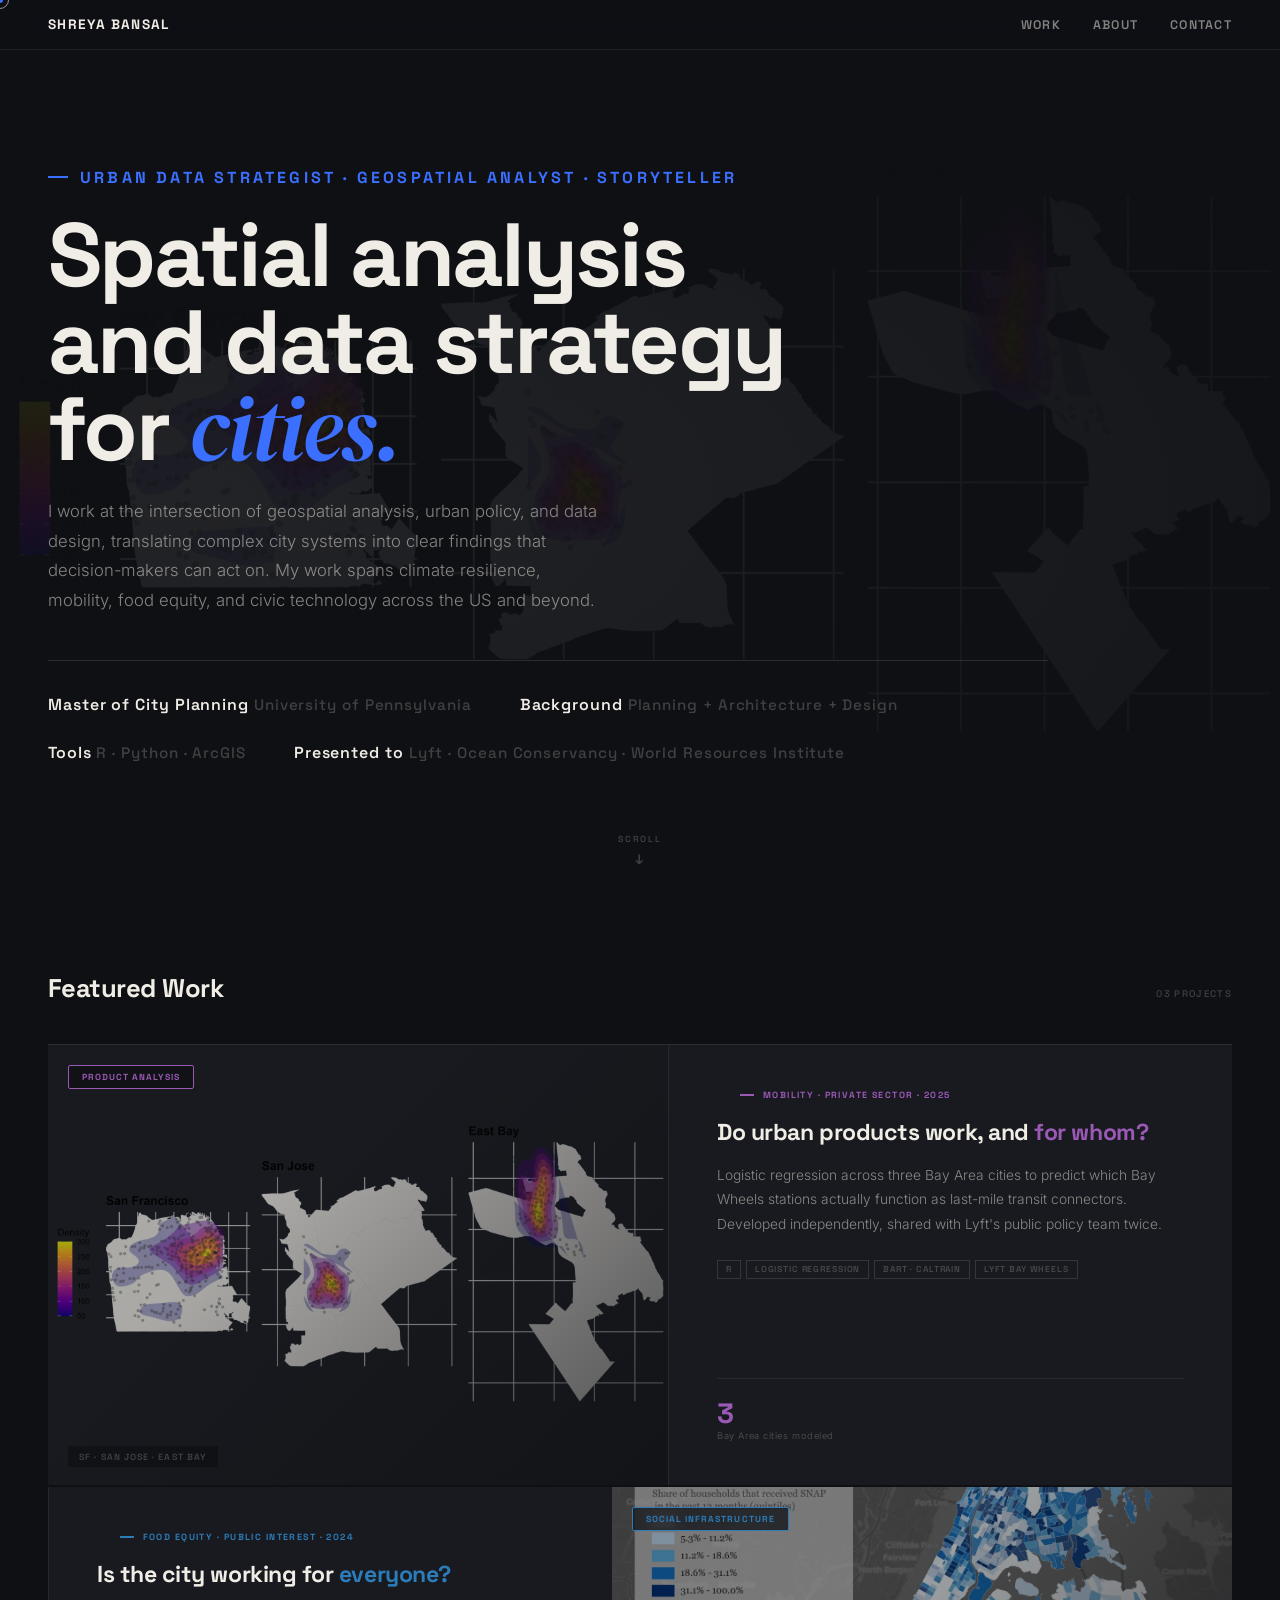
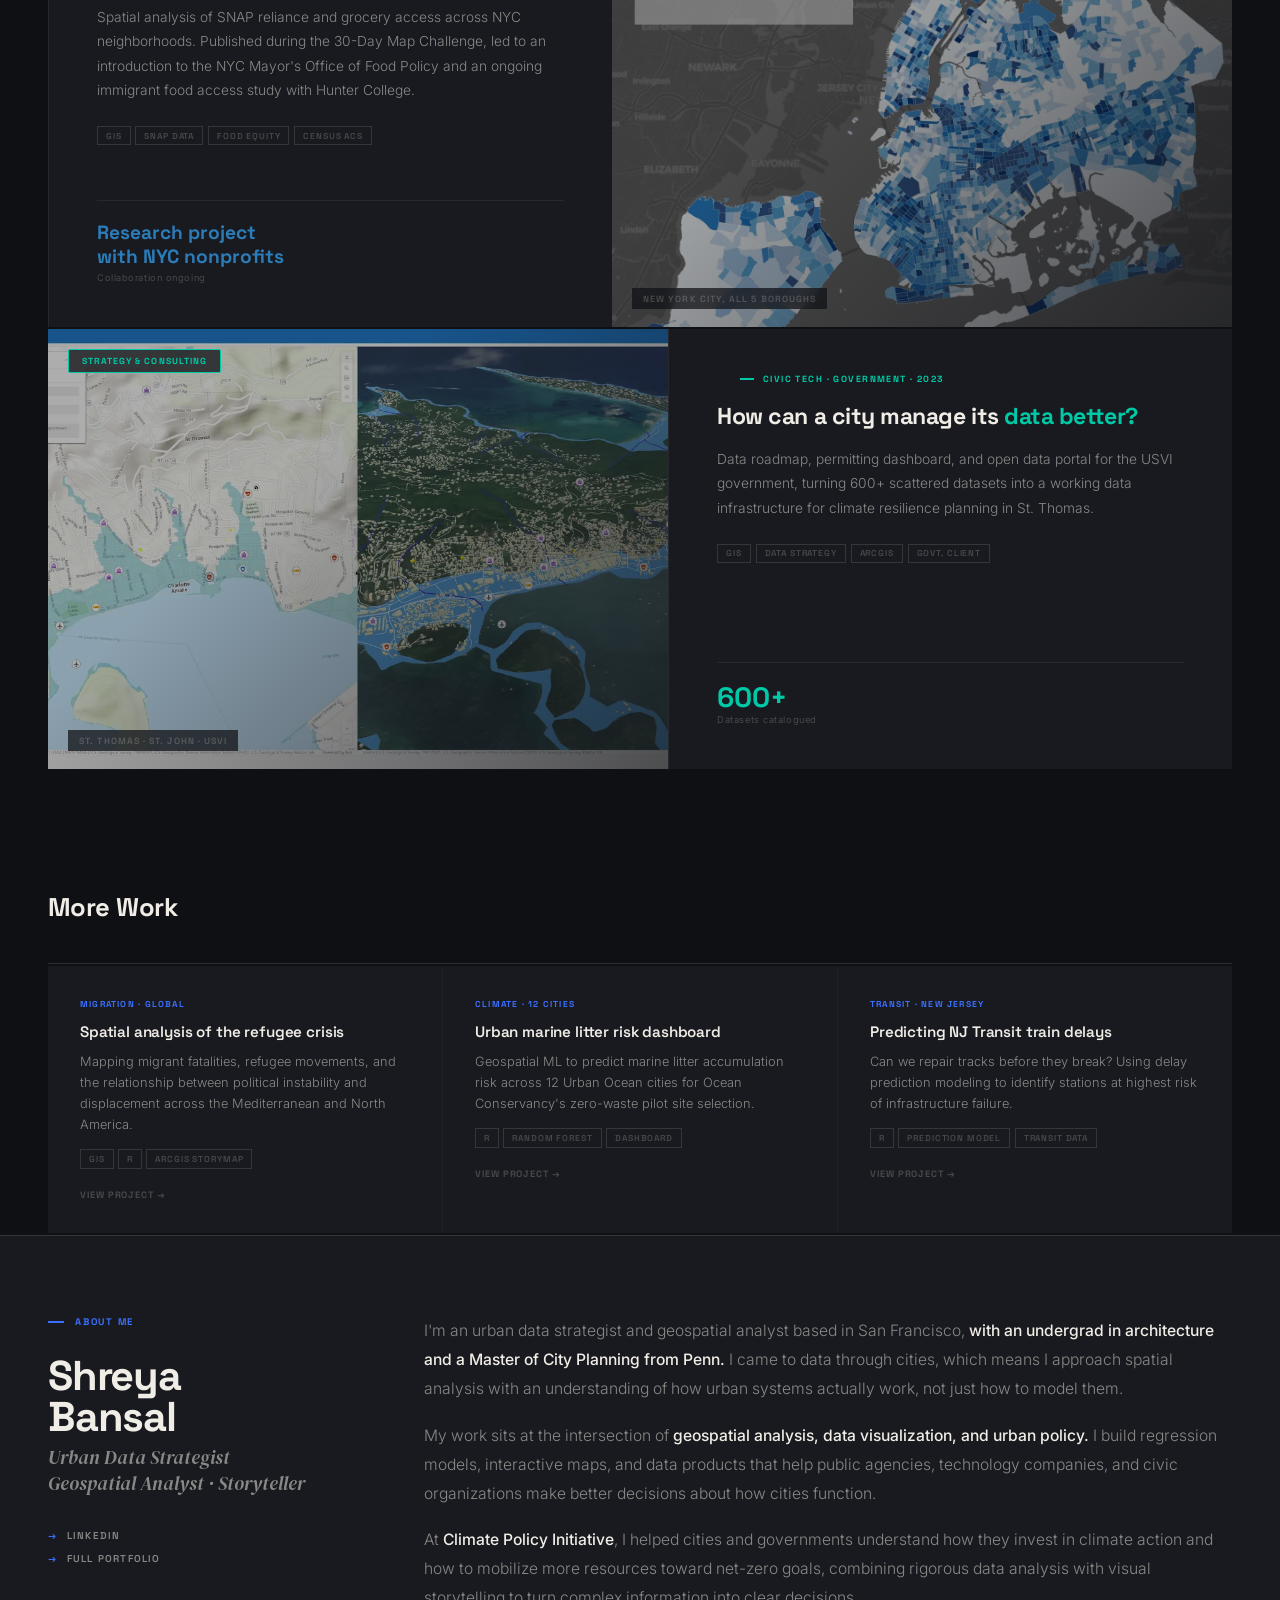
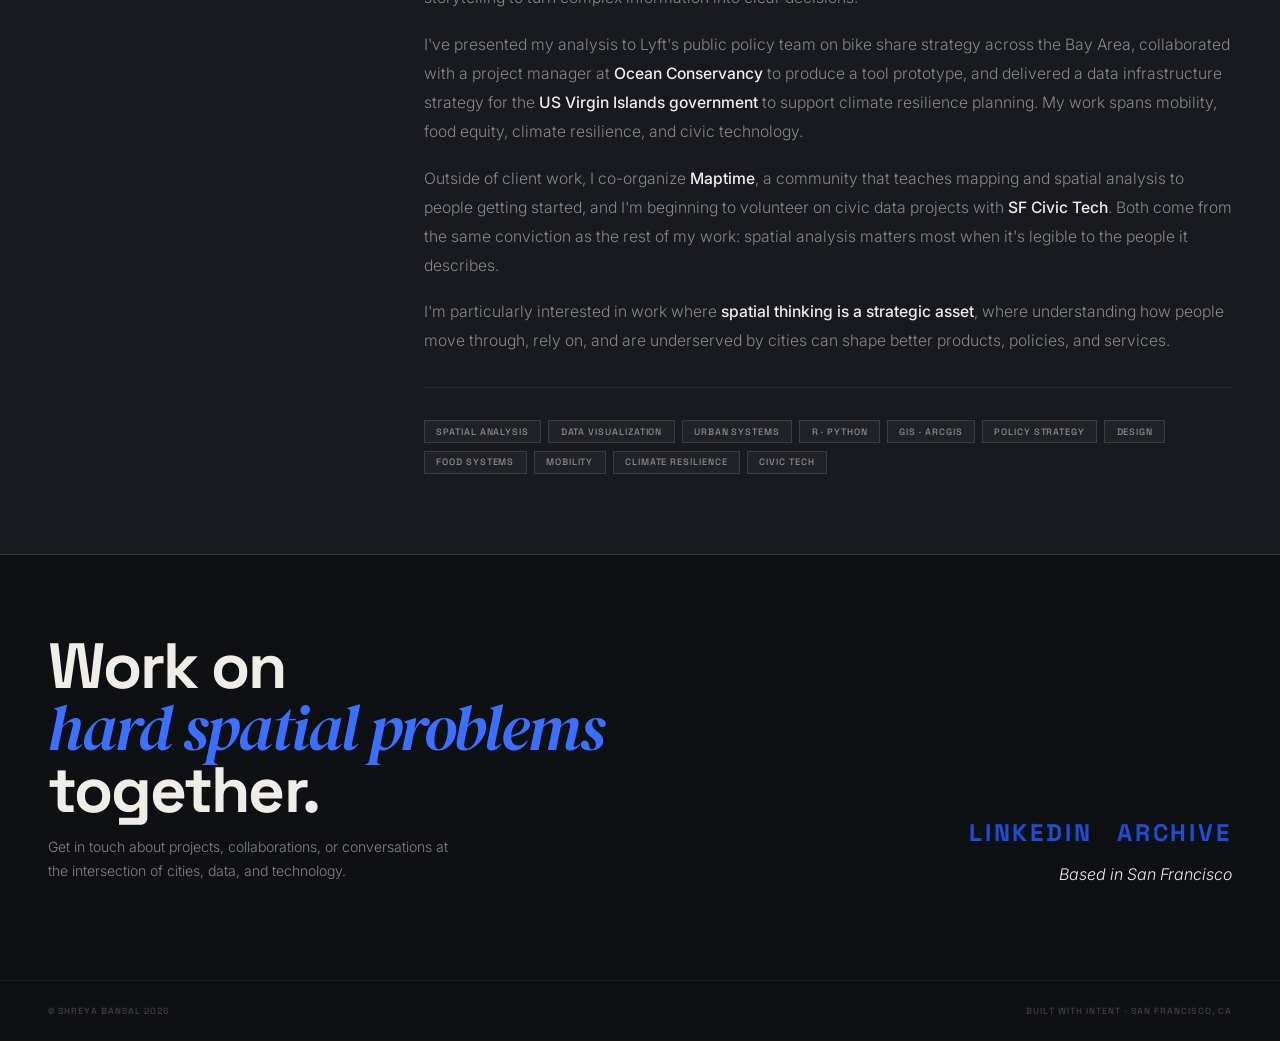
==== index.html @ 1c1c3ec6 "Update bio for role change, drop accuracy stat, add community work - Remove the Climate Policy Initi" ====
<!DOCTYPE html>
<html lang="en">
<head>
  <meta charset="UTF-8">
  <meta name="viewport" content="width=device-width, initial-scale=1.0">
  <title>Shreya Bansal, Urban Data Strategist · Geospatial Analyst · Storyteller</title>
  <meta name="description" content="Shreya Bansal is an urban data strategist and geospatial analyst in San Francisco, working at the intersection of spatial analysis, urban policy, and data design across mobility, food equity, and climate resilience.">
  <meta name="author" content="Shreya Bansal">
  <link rel="canonical" href="https://sherya21.github.io/urban-portfolio/">

  <meta property="og:type" content="website">
  <meta property="og:site_name" content="Shreya Bansal">
  <meta property="og:url" content="https://sherya21.github.io/urban-portfolio/">
  <meta property="og:title" content="Shreya Bansal — Urban Data Strategist &amp; Geospatial Analyst">
  <meta property="og:description" content="Spatial analysis and data strategy for cities. Mobility, food equity, climate resilience, and civic technology.">
  <meta property="og:image" content="https://sherya21.github.io/urban-portfolio/images/og-home.jpg">
  <meta property="og:image:width" content="1200">
  <meta property="og:image:height" content="630">
  <meta property="og:image:alt" content="Shreya Bansal, urban data strategist. Spatial analysis and data strategy for cities.">
  <meta name="twitter:card" content="summary_large_image">
  <meta name="twitter:title" content="Shreya Bansal — Urban Data Strategist &amp; Geospatial Analyst">
  <meta name="twitter:description" content="Spatial analysis and data strategy for cities. Mobility, food equity, climate resilience, and civic technology.">
  <meta name="twitter:image" content="https://sherya21.github.io/urban-portfolio/images/og-home.jpg">

  <link rel="icon" href="favicon.svg" type="image/svg+xml">
  <link rel="apple-touch-icon" href="apple-touch-icon.png">
  <link rel="preconnect" href="https://fonts.googleapis.com">
  <link rel="preconnect" href="https://fonts.gstatic.com" crossorigin>
  <link href="https://fonts.googleapis.com/css2?family=Space+Grotesk:wght@300;400;500;600;700&family=DM+Serif+Display:ital@0;1&family=Inter:wght@300;400;500&display=swap" rel="stylesheet">
  <style>
    *,*::before,*::after{margin:0;padding:0;box-sizing:border-box}
    @media(pointer:fine){*{cursor:none}}

    :root{
      --bg:    #0F1014;
      --bg2:   #181A1F;
      --bg3:   #202228;
      --text:  #F0EDE6;
      --dim:   rgba(240,237,230,.52);
      --faint: rgba(240,237,230,.22);
      --rule:  rgba(240,237,230,.07);
      --rule2: rgba(240,237,230,.13);
      /* main brand */
      --blue:  #1B4FD8;
      --blue-lt:#3B6FFF;
      --blue-dim:rgba(27,79,216,.12);
      /* project accents */
      --lyft-c:  #9B59B6;   /* purple, product/mobility */
      --food-c:  #2B7CB8;   /* blue, equity/social infra */
      --usvi-c:  #00C9A7;   /* teal, consulting/strategy */
      --display:'Space Grotesk',sans-serif;
      --serif:  'DM Serif Display',Georgia,serif;
      --body:   'Inter',sans-serif;
    }

    html{background:var(--bg);scroll-behavior:smooth}
    body{background:var(--bg);color:var(--text);font-family:var(--body);
      -webkit-font-smoothing:antialiased;overflow-x:hidden}

    /* ── CURSOR (desktop only) ── */
    #cur,#cdot{position:fixed;pointer-events:none;z-index:9999;
      transform:translate(-50%,-50%)}
    #cur{width:18px;height:18px;border:1.5px solid rgba(255,255,255,.55);
      border-radius:50%;
      transition:width .18s,height .18s,border-color .18s,background .18s}
    #cdot{width:6px;height:6px;background:var(--blue-lt);border-radius:50%}
    body.hov #cur{width:28px;height:28px;
      background:var(--blue-dim);border-color:var(--blue-lt)}
    @media(pointer:coarse){#cur,#cdot{display:none}}

    /* ══════════════════════════
       SITE NAV
    ══════════════════════════ */
    .sitenav{
      position:fixed;top:0;left:0;right:0;z-index:200;
      display:flex;justify-content:space-between;align-items:center;
      padding:1rem 3rem;
      background:rgba(15,16,20,.9);backdrop-filter:blur(16px);
      border-bottom:1px solid var(--rule);
    }
    .sitenav-name{font-family:var(--display);font-size:.85rem;font-weight:800;
      letter-spacing:.1em;text-transform:uppercase;color:var(--text);
      text-decoration:none;transition:color .2s}
    .sitenav-name:hover{color:var(--blue-lt)}
    .sitenav-links{display:flex;gap:2rem}
    .sitenav-links a{font-family:var(--display);font-size:.78rem;font-weight:600;
      letter-spacing:.1em;text-transform:uppercase;color:var(--dim);
      text-decoration:none;transition:color .2s}
    .sitenav-links a:hover{color:var(--text)}
    /* keep anchored sections clear of the fixed nav */
    #work,#about,#contact{scroll-margin-top:72px}
    @media(max-width:600px){
      .sitenav{padding:.9rem 1.25rem}
      .sitenav-links{gap:1.25rem}
      .sitenav-links a{font-size:.58rem}
    }

    /* ══════════════════════════
       HERO
    ══════════════════════════ */
    .hero{
      min-height:100svh;display:flex;flex-direction:column;
      justify-content:center;padding:7rem 3rem 5rem;
      position:relative;overflow:hidden;
    }
    .hero-bg{position:absolute;inset:0;
      background-image:url('images/bw_main.webp');
      background-size:cover;background-position:center;
      opacity:.1;filter:saturate(1.6)}
    .hero-bg-grad{position:absolute;inset:0;
      background:radial-gradient(ellipse at 15% 55%,
        rgba(15,16,20,.2) 0%,rgba(15,16,20,.9) 100%)}
    .hero-inner{position:relative;z-index:1;max-width:1000px}

    .hero-eyebrow{font-family:var(--display);font-size:1rem;font-weight:700;
      letter-spacing:.2em;text-transform:uppercase;color:var(--blue-lt);
      margin-bottom:1.5rem;display:flex;align-items:center;gap:.75rem}
    .hero-eyebrow::before{content:'';display:inline-block;
      width:20px;height:2px;background:var(--blue-lt)}

    .hero-h{font-family:var(--display);font-weight:700;
      font-size:clamp(2.6rem,7vw,6.5rem);
      line-height:.97;letter-spacing:-.03em;color:var(--text);margin-bottom:1.5rem}
    .hero-h em{font-family:var(--serif);font-style:italic;
      font-weight:400;color:var(--blue-lt)}

    .hero-sub{font-size:clamp(.9rem,1.5vw,1.05rem);font-weight:300;
      line-height:1.78;color:var(--dim);max-width:560px;margin-bottom:2.75rem}

    .hero-meta{display:flex;flex-wrap:wrap;gap:1.5rem 3rem;
      padding-top:2rem;border-top:1px solid var(--rule2)}
    .hm{font-family:var(--display);font-size:clamp(.82rem,1.4vw,.95rem);font-weight:500;
      letter-spacing:.06em;color:var(--faint);line-height:1.5}
    .hm strong{color:var(--text);font-weight:600;font-size:1.05em}

    .hero-scroll{position:absolute;bottom:2rem;left:50%;
      transform:translateX(-50%);
      font-family:var(--display);font-size:.55rem;font-weight:600;
      letter-spacing:.2em;text-transform:uppercase;color:var(--faint);
      display:flex;flex-direction:column;align-items:center;gap:.4rem;
      animation:bob 2.2s ease-in-out infinite}
    .hero-scroll::after{content:'↓';font-size:.85rem}
    @keyframes bob{0%,100%{transform:translateX(-50%) translateY(0)}
      50%{transform:translateX(-50%) translateY(5px)}}
    @media(max-width:600px){
      .hero{padding:6rem 1.25rem 4rem}
      .hero-meta{gap:1rem 2rem}
      .hero-scroll{display:none}
      /* eyebrow wraps to 3 lines here; keep the rule beside the first line */
      .hero-eyebrow{align-items:flex-start;font-size:.82rem}
      .hero-eyebrow::before{margin-top:.55em}
    }

    /* ══════════════════════════
       SECTION WRAPPER
    ══════════════════════════ */
    .wrap{max-width:1280px;margin:0 auto;padding:0 3rem}
    @media(max-width:600px){.wrap{padding:0 1.25rem}}

    .section-hdr{
      display:flex;justify-content:space-between;align-items:baseline;
      padding:4.5rem 0 2.5rem;
      border-bottom:1px solid var(--rule2);
    }
    .section-hdr+*{margin-top:2px}
    .sh-title{font-family:var(--display);font-weight:700;
      font-size:clamp(1.1rem,2.5vw,1.6rem);letter-spacing:-.02em;color:var(--text)}
    .sh-count{font-family:var(--display);font-size:.6rem;font-weight:500;
      letter-spacing:.14em;text-transform:uppercase;color:var(--faint)}

    /* ══════════════════════════
       FEATURED PROJECT CARDS
    ══════════════════════════ */
    .projects{display:flex;flex-direction:column;gap:2px;padding-bottom:2px}

    .pcard{
      display:grid;grid-template-columns:1.1fr 1fr;
      min-height:440px;text-decoration:none;color:var(--text);
      position:relative;overflow:hidden;
      opacity:0;transform:translateY(20px);
      transition:opacity .55s ease,transform .55s ease;
      align-items:stretch;
    }
    .pcard.vis{opacity:1;transform:none}
    .pcard.flip{direction:rtl}
    .pcard.flip>*{direction:ltr}

    /* map panel */
    .pc-map{position:relative;overflow:hidden;background:var(--bg2);min-height:380px}
    .pc-img{position:absolute;inset:0;background-size:cover;background-position:center;
      filter:brightness(.68) saturate(1.1);
      transition:transform .55s ease,filter .4s ease}
    .pcard:hover .pc-img{transform:scale(1.04);filter:brightness(.82) saturate(1.25)}
    .pc-overlay{position:absolute;inset:0;
      background:linear-gradient(135deg,transparent 35%,rgba(15,16,20,.6) 100%)}
    .pc-maplabel{position:absolute;bottom:1.1rem;left:1.25rem;
      font-family:var(--display);font-size:.56rem;font-weight:600;
      letter-spacing:.12em;text-transform:uppercase;
      background:rgba(15,16,20,.72);backdrop-filter:blur(6px);
      padding:.28rem .7rem;color:var(--faint)}

    /* lens pill, the key differentiator */
    .pc-lens{
      position:absolute;top:1.25rem;left:1.25rem;
      font-family:var(--display);font-size:.55rem;font-weight:700;
      letter-spacing:.12em;text-transform:uppercase;
      padding:.3rem .8rem;border-radius:2px;
      background:rgba(15,16,20,.75);backdrop-filter:blur(6px);
    }

    /* content panel */
    .pc-content{
      background:var(--bg2);padding:2.75rem 3rem;
      display:flex;flex-direction:column;justify-content:space-between;
      border-left:1px solid var(--rule);
      transition:background .3s;
    }
    .pcard:hover .pc-content{background:var(--bg3)}

    .pc-tag{font-family:var(--display);font-size:.56rem;font-weight:700;
      letter-spacing:.16em;text-transform:uppercase;
      margin-bottom:1.1rem;display:flex;align-items:center;gap:.55rem}
    .pc-tag::before{content:'';display:inline-block;width:14px;height:2px}

    .pc-q{font-family:var(--display);font-weight:700;
      font-size:clamp(1.1rem,1.8vw,1.5rem);
      line-height:1.18;letter-spacing:-.02em;color:var(--text);margin-bottom:1.1rem}

    .pc-desc{font-size:.86rem;font-weight:300;line-height:1.75;
      color:var(--dim);margin-bottom:1.5rem}

    .pc-chips{display:flex;flex-wrap:wrap;gap:.3rem;margin-bottom:1.75rem}
    .chip{font-family:var(--display);font-size:.54rem;font-weight:600;
      letter-spacing:.1em;text-transform:uppercase;
      border:1px solid var(--rule2);padding:.18rem .5rem;color:var(--faint)}

    .pc-bottom{display:flex;justify-content:space-between;align-items:center;
      padding-top:1.25rem;border-top:1px solid var(--rule)}
    .pc-stat-v{font-family:var(--display);font-weight:700;
      font-size:1.75rem;line-height:1}
    .pc-stat-l{font-size:.58rem;font-weight:400;color:var(--faint);
      letter-spacing:.06em;margin-top:.18rem}
    .pc-cta{font-family:var(--display);font-size:.6rem;font-weight:700;
      letter-spacing:.1em;text-transform:uppercase;
      padding:.5rem 1.1rem;color:#fff;
      opacity:0;transform:translateX(8px);
      transition:opacity .22s,transform .22s}
    .pcard:hover .pc-cta{opacity:1;transform:none}

    /* mobile: stack vertically */
    @media(max-width:760px){
      .pcard,.pcard.flip{grid-template-columns:1fr;direction:ltr;min-height:auto}
      .pc-map{min-height:52vw}
      .pc-content{padding:2rem 1.25rem}
    }
    /* touch devices never fire :hover, so the CTA must be visible by default */
    @media(hover:none),(max-width:760px){
      .pc-cta{opacity:1;transform:none}
    }

    /* ══════════════════════════
       ARCHIVE GRID
    ══════════════════════════ */
    .archive-grid{
      display:grid;
      grid-template-columns:repeat(3,1fr);
      gap:1px;background:var(--rule);
      margin-bottom:2px;
    }
    .arc-card{
      background:var(--bg2);padding:2rem;
      text-decoration:none;color:var(--text);
      transition:background .25s;
      opacity:0;transform:translateY(16px);
      transition:opacity .5s ease,transform .5s ease,background .25s;
    }
    .arc-card.vis{opacity:1;transform:none}
    .arc-card:hover{background:var(--bg3)}
    .arc-tag{font-family:var(--display);font-size:.54rem;font-weight:700;
      letter-spacing:.14em;text-transform:uppercase;color:var(--blue-lt);
      margin-bottom:.75rem}
    .arc-title{font-family:var(--display);font-weight:600;font-size:.95rem;
      line-height:1.25;letter-spacing:-.01em;color:var(--text);margin-bottom:.6rem}
    .arc-desc{font-size:.8rem;font-weight:300;line-height:1.65;color:var(--dim)}
    .arc-chips{display:flex;flex-wrap:wrap;gap:.28rem;margin-top:.9rem}
    .arc-arrow{display:block;margin-top:1.25rem;font-family:var(--display);
      font-size:.58rem;font-weight:700;letter-spacing:.1em;
      text-transform:uppercase;color:var(--faint);
      transition:color .2s}
    .arc-card:hover .arc-arrow{color:var(--blue-lt)}
    @media(max-width:760px){
      .archive-grid{grid-template-columns:1fr}
    }
    @media(min-width:761px) and (max-width:1024px){
      .archive-grid{grid-template-columns:repeat(2,1fr)}
    }

    /* ══════════════════════════
       ABOUT
    ══════════════════════════ */
    .about-wrap{
      background:var(--bg2);
      border-top:1px solid var(--rule2);
      border-bottom:1px solid var(--rule2);
    }
    .about-inner{
      max-width:1280px;margin:0 auto;padding:5rem 3rem;
      display:grid;grid-template-columns:280px 1fr;gap:6rem;align-items:start;
    }
    .about-left{}
    .about-label{font-family:var(--display);font-size:.6rem;font-weight:700;
      letter-spacing:.18em;text-transform:uppercase;color:var(--blue-lt);
      margin-bottom:1.75rem;display:flex;align-items:center;gap:.7rem}
    .about-label::before{content:'';display:inline-block;
      width:16px;height:2px;background:var(--blue-lt)}
    .about-name{font-family:var(--display);font-weight:700;
      font-size:2.6rem;letter-spacing:-.03em;line-height:.98;
      color:var(--text);margin-bottom:.45rem}
    .about-role{font-family:var(--serif);font-style:italic;
      font-size:1.2rem;color:var(--dim);line-height:1.35;margin-bottom:2rem}
    .about-links{display:flex;flex-direction:column;gap:.65rem}
    .about-link{font-family:var(--display);font-size:.62rem;font-weight:600;
      letter-spacing:.12em;text-transform:uppercase;color:var(--dim);
      text-decoration:none;display:flex;align-items:center;gap:.6rem;
      transition:color .2s}
    .about-link::before{content:'→';color:var(--blue-lt)}
    .about-link:hover{color:var(--text)}

    .about-bio p{font-size:.98rem;font-weight:300;line-height:1.85;
      color:var(--dim);margin-bottom:1.1rem}
    .about-bio p strong{font-weight:500;color:var(--text)}
    .about-bio p em{font-style:italic;color:rgba(240,237,230,.75)}
    .about-tags{display:flex;flex-wrap:wrap;gap:.45rem;
      margin-top:2rem;padding-top:2rem;border-top:1px solid var(--rule)}
    .about-tag{font-family:var(--display);font-size:.58rem;font-weight:500;
      letter-spacing:.1em;text-transform:uppercase;
      background:var(--bg3);padding:.28rem .7rem;
      color:var(--dim);border:1px solid var(--rule2)}
    @media(max-width:760px){
      .about-inner{grid-template-columns:1fr;gap:2.5rem;padding:3.5rem 1.25rem}
    }

    /* ══════════════════════════
       CONTACT
    ══════════════════════════ */
    .contact-wrap{max-width:1280px;margin:0 auto;padding:5rem 3rem 6rem;
      display:flex;justify-content:space-between;align-items:flex-end;
      flex-wrap:wrap;gap:2.5rem}
    .contact-left h2{font-family:var(--display);font-weight:700;
      font-size:clamp(2.5rem,5vw,4rem);line-height:.97;
      letter-spacing:-.03em;color:var(--text);margin-bottom:.9rem}
    .contact-left h2 em{font-family:var(--serif);font-style:italic;
      font-weight:400;color:var(--blue-lt)}
    .contact-left p{font-size:.88rem;font-weight:300;color:var(--dim);
      line-height:1.72;max-width:400px}
    .contact-right{display:flex;flex-direction:column;align-items:flex-end;gap:1rem}
    .contact-social{display:flex;gap:1.5rem}
    .contact-social a{font-family:var(--display);font-size:1.5rem;font-weight:700;color:var(--blue);
      letter-spacing:.12em;text-transform:uppercase;
      text-decoration:none;transition:color .3s}
    .contact-social a:hover{color:var(--text)}
    .contact-note{font-size: 1rem;font-weight:300;
      font-style:italic}
    @media(max-width:760px){
      .contact-wrap{padding:3.5rem 1.25rem 5rem;flex-direction:column;align-items:flex-start}
      .contact-right{align-items:flex-start}
    }

    footer{border-top:1px solid var(--rule);padding:1.5rem 3rem;
      max-width:1280px;margin:0 auto;
      display:flex;justify-content:space-between;flex-wrap:wrap;gap:.5rem}
    footer p{font-family:var(--display);font-size:.56rem;font-weight:500;
      letter-spacing:.12em;text-transform:uppercase;color:var(--faint)}
    @media(max-width:600px){footer{padding:1.25rem}}

    /* ══════════════════════════
       PROJECT DETAIL PAGES
    ══════════════════════════ */

    .pnav{position:sticky;top:0;z-index:200;
      display:flex;justify-content:space-between;align-items:center;
      padding:1rem 3rem;
      background:rgba(15,16,20,.95);backdrop-filter:blur(14px);
      border-bottom:1px solid var(--rule)}
    .pnav-back{font-family:var(--display);font-size:.78rem;font-weight:700;
      letter-spacing:.12em;text-transform:uppercase;color:var(--dim);
      background:none;border:none;
      display:flex;align-items:center;gap:.45rem;transition:color .2s}
    .pnav-back::before{content:'←'}
    .pnav-back:hover{color:var(--text)}
    .pnav-name{font-family:var(--display);font-size:.78rem;font-weight:600;
      letter-spacing:.12em;color:var(--faint)}
    .pnav-links{display:flex;gap:1.75rem}
    .pnav-links a{font-family:var(--display);font-size:.78rem;font-weight:600;
      letter-spacing:.1em;text-transform:uppercase;color:var(--dim);
      text-decoration:none;transition:color .2s}
    .pnav-links a:hover{color:var(--text)}
    @media(max-width:600px){
      .pnav{padding:.9rem 1.25rem}
      .pnav-name{display:none}
    }

    /* scrollytelling */
    .story{display:grid;grid-template-columns:1fr 1fr;height:calc(100vh - 56px)}
    .story-text{padding:3.5rem 3rem 8rem;overflow-y:auto;scrollbar-width:none}
    .story-text::-webkit-scrollbar{display:none}
    .story-map{position:sticky;top:56px;height:calc(100vh - 56px);
      overflow:hidden;background:#060810}
    .mslide{position:absolute;inset:0;background-size:cover;background-position:center;
      opacity:0;transition:opacity .5s ease}
    .mslide.on{opacity:1}
    .mcap{position:absolute;bottom:1.25rem;left:1.25rem;
      font-family:var(--display);font-size:.55rem;font-weight:600;
      letter-spacing:.1em;text-transform:uppercase;
      color:rgba(255,255,255,.38);
      background:rgba(0,0,0,.55);backdrop-filter:blur(6px);padding:.35rem .7rem}

    /* story text elements */
    .s-tag{font-family:var(--display);font-size:.58rem;font-weight:700;
      letter-spacing:.14em;text-transform:uppercase;
      display:flex;align-items:center;gap:.6rem;margin-bottom:1rem}
    .s-q{font-family:var(--display);font-weight:700;
      font-size:clamp(1.4rem,2.5vw,2.2rem);
      line-height:1.1;letter-spacing:-.025em;color:var(--text);margin-bottom:1rem}
    .s-p{font-size:.88rem;font-weight:300;line-height:1.8;color:var(--dim);
      max-width:440px;margin-bottom:1rem}
    .s-chips{display:flex;flex-wrap:wrap;gap:.3rem;margin-bottom:2.5rem}
    .s-stats{display:flex;gap:2.5rem;margin-bottom:3rem;flex-wrap:wrap}
    .sv{font-family:var(--display);font-weight:700;font-size:2.2rem;line-height:1}
    .sl{font-size:.58rem;font-weight:400;color:var(--faint);
      letter-spacing:.06em;margin-top:.18rem}

    .step{padding:2.25rem 0;border-top:1px solid var(--rule);max-width:440px;
      opacity:.28;transform:translateX(-8px);
      transition:opacity .38s ease,transform .38s ease}
    .step.active{opacity:1;transform:none}
    .sn{font-family:var(--display);font-size:.54rem;font-weight:700;
      letter-spacing:.14em;text-transform:uppercase;margin-bottom:.6rem}
    .st{font-family:var(--display);font-weight:600;font-size:1.05rem;
      line-height:1.25;letter-spacing:-.01em;color:var(--text);margin-bottom:.6rem}
    .sb{font-size:.86rem;font-weight:300;line-height:1.78;color:var(--dim)}
    .sb strong{font-weight:500;color:rgba(240,237,230,.8)}

    .s-recs{padding:2rem 0;border-top:1px solid var(--rule);max-width:440px}
    .s-rec-lbl{font-family:var(--display);font-size:.56rem;font-weight:700;
      letter-spacing:.14em;text-transform:uppercase;margin-bottom:1.1rem}
    .s-rec{padding:.7rem 0;border-top:1px solid var(--rule);
      font-size:.82rem;font-weight:300;line-height:1.7;color:var(--dim)}
    .s-rec strong{font-weight:500;color:rgba(240,237,230,.75)}
    .s-cta{padding:2rem 0;display:flex;gap:.65rem;flex-wrap:wrap}
    .btn-p{font-family:var(--display);font-size:.6rem;font-weight:700;
      letter-spacing:.1em;text-transform:uppercase;padding:.6rem 1.3rem;
      text-decoration:none;color:#fff;border:none;transition:opacity .2s}
    .btn-p:hover{opacity:.82}
    .btn-s{font-family:var(--display);font-size:.6rem;font-weight:700;
      letter-spacing:.1em;text-transform:uppercase;padding:.6rem 1.3rem;
      background:none;border:1px solid var(--rule2);color:var(--dim);
      transition:border-color .2s,color .2s}
    .btn-s:hover{border-color:var(--text);color:var(--text)}

    /* mobile: story stacks */
    @media(max-width:760px){
      .story{grid-template-columns:1fr;height:auto;display:block}
      .story-map{position:relative;top:0;height:56vw;display:block}
      .story-text{padding:2rem 1.25rem 5rem}
      .step{opacity:1;transform:none}
    }

    /* simple hero for food/usvi */
    .sh{position:relative;min-height:68vh;display:flex;
      align-items:flex-end;overflow:hidden}
    .sh-bg{position:absolute;inset:0;background-size:cover;background-position:center;
      filter:brightness(.52) saturate(1.15)}
    .sh-grad{position:absolute;inset:0;
      background:linear-gradient(to bottom,transparent 0%,
        rgba(15,16,20,.5) 50%,rgba(15,16,20,.97) 100%)}
    .sh-c{position:relative;z-index:1;padding:2.5rem 3rem 3.25rem;
      display:flex;justify-content:space-between;align-items:flex-end;
      gap:2rem;flex-wrap:wrap;width:100%}
    .sh-l{max-width:620px}
    .sh-stats{display:flex;gap:2rem;flex-wrap:wrap}
    .shv{font-family:var(--display);font-weight:700;font-size:1.9rem;line-height:1}
    .shl{font-size:.58rem;font-weight:400;color:var(--faint);
      letter-spacing:.06em;margin-top:.18rem}
    @media(max-width:600px){
      .sh{min-height:55vw}
      .sh-c{padding:1.5rem 1.25rem 2rem;flex-direction:column;align-items:flex-start}
    }

    .p-body{display:grid;grid-template-columns:1fr 1.8fr;
      border-top:1px solid var(--rule)}
    .p-side{padding:2.25rem;border-right:1px solid var(--rule)}
    .p-side-lbl{font-family:var(--display);font-size:.56rem;font-weight:700;
      letter-spacing:.14em;text-transform:uppercase;margin-bottom:1.25rem}
    .p-find{padding:.85rem 0;border-top:1px solid var(--rule)}
    .p-find:last-child{border-bottom:1px solid var(--rule)}
    .p-fn{font-family:var(--display);font-size:.52rem;font-weight:700;
      letter-spacing:.12em;color:var(--faint);margin-bottom:.28rem}
    .p-find p{font-size:.82rem;font-weight:300;line-height:1.72;color:var(--dim)}
    .p-find strong{font-weight:500;color:rgba(240,237,230,.78)}
    .p-main{padding:2.25rem 3rem}
    .p-main p{font-size:.93rem;font-weight:300;line-height:1.85;
      color:var(--dim);margin-bottom:1.1rem}
    .p-main strong{font-weight:500;color:rgba(240,237,230,.8)}
    .p-main h3{font-family:var(--display);font-size:.56rem;font-weight:700;
      letter-spacing:.14em;text-transform:uppercase;margin:1.75rem 0 .8rem}
    .p-cta{padding:1.75rem 3rem;display:flex;justify-content:space-between;
      align-items:center;flex-wrap:wrap;gap:1rem;border-top:1px solid var(--rule)}
    .p-cta p{font-family:var(--display);font-size:.56rem;font-weight:500;
      letter-spacing:.08em;color:var(--faint)}
    .p-cta a{font-family:var(--display);font-size:.6rem;font-weight:700;
      letter-spacing:.1em;text-transform:uppercase;text-decoration:none;
      border-bottom:1px solid;padding-bottom:2px;transition:opacity .2s}
    .p-cta a:hover{opacity:.7}
    .p-other{padding:1.25rem 3rem;display:flex;gap:.6rem;align-items:center;
      flex-wrap:wrap;border-top:1px solid var(--rule)}
    .p-ol{font-family:var(--display);font-size:.52rem;font-weight:700;
      letter-spacing:.14em;text-transform:uppercase;
      color:var(--faint);margin-right:.5rem}
    .p-ob{font-family:var(--display);font-size:.56rem;font-weight:600;
      letter-spacing:.08em;text-transform:uppercase;
      border:1px solid var(--rule2);padding:.38rem .85rem;
      background:none;color:var(--dim);transition:border-color .2s,color .2s}
    .p-ob:hover{border-color:rgba(255,255,255,.35);color:var(--text)}
    @media(max-width:760px){
      .p-body{grid-template-columns:1fr}
      .p-side{border-right:none;border-bottom:1px solid var(--rule)}
      .p-side,.p-main,.p-cta,.p-other{padding-left:1.25rem;padding-right:1.25rem}
    }

    @media(prefers-reduced-motion:reduce){
      *{transition:none!important;animation:none!important}
      .pcard,.arc-card{opacity:1;transform:none}
      .step{opacity:1;transform:none}
    }
  </style>
</head>
<body>

<div id="cur"></div><div id="cdot"></div>

<!-- ══════════════════════════
     HOME
══════════════════════════ -->
<div id="home">

  <nav class="sitenav">
    <a href="#home" class="sitenav-name">Shreya Bansal</a>
    <div class="sitenav-links">
      <a href="#work">Work</a>
      <a href="#about">About</a>
      <a href="#contact">Contact</a>
    </div>
  </nav>

  <section class="hero">
    <div class="hero-bg"></div>
    <div class="hero-bg-grad"></div>
    <div class="hero-inner">
      <p class="hero-eyebrow">Urban Data Strategist · Geospatial Analyst · Storyteller</p>
      <h1 class="hero-h">
        Spatial analysis<br>and data strategy<br>for <em>cities.</em>
      </h1>
      <p class="hero-sub">
        I work at the intersection of geospatial analysis, urban policy, and data design, 
        translating complex city systems into clear findings that decision-makers can act on.
        My work spans climate resilience, mobility, food equity, and civic technology across the US and beyond.
      </p>
      <div class="hero-meta">
        <div class="hm"><strong>Master of City Planning</strong> University of Pennsylvania</div>
        <div class="hm"><strong>Background</strong> Planning + Architecture + Design</div>
        <div class="hm"><strong>Tools</strong> R · Python · ArcGIS</div>
        <div class="hm"><strong>Presented to</strong> Lyft · Ocean Conservancy · World Resources Institute</div>
      </div>
    </div>
    <div class="hero-scroll">Scroll</div>
  </section>

  <!-- FEATURED WORK -->
  <section id="work">
    <div class="wrap">
      <div class="section-hdr">
        <h2 class="sh-title">Featured Work</h2>
        <span class="sh-count">03 projects</span>
      </div>
    </div>

    <div class="wrap" style="padding-top:0;padding-bottom:0">
      <div class="projects">

        <!-- Bay Wheels -->
        <a class="pcard" href="baywheels.html">
          <div class="pc-map">
            <div class="pc-img" style="background-image:url('images/bw_main.webp')"></div>
            <div class="pc-overlay"></div>
            <div class="pc-lens" style="color:var(--lyft-c);border:1px solid var(--lyft-c)">
              Product Analysis
            </div>
            <div class="pc-maplabel">SF · San Jose · East Bay</div>
          </div>
          <div class="pc-content">
            <div>
              <p class="pc-tag" style="color:var(--lyft-c)">
                <span style="display:inline-block;width:14px;height:2px;background:var(--lyft-c)"></span>
                Mobility · Private Sector · 2025
              </p>
              <h3 class="pc-q">
                Do urban products work, and <span style="color:var(--lyft-c)">for whom?</span>
              </h3>
              <p class="pc-desc">
                Logistic regression across three Bay Area cities to predict which Bay Wheels stations actually function as last-mile transit connectors. Developed independently, shared with Lyft's public policy team twice.
              </p>
              <div class="pc-chips">
                <span class="chip">R</span>
                <span class="chip">Logistic Regression</span>
                <span class="chip">BART · Caltrain</span>
                <span class="chip">Lyft Bay Wheels</span>
              </div>
            </div>
            <div class="pc-bottom">
              <div>
                <div class="pc-stat-v" style="color:var(--lyft-c)">3</div>
                <div class="pc-stat-l">Bay Area cities modeled</div>
              </div>
              <div class="pc-cta" style="background:var(--lyft-c)">Read the analysis →</div>
            </div>
          </div>
        </a>

        <!-- NYC Food -->
        <a class="pcard flip" href="nyc-food.html">
          <div class="pc-map">
            <div class="pc-img" style="background-image:url('images/nyc_main.webp');filter:brightness(.65) saturate(1.2)"></div>
            <div class="pc-overlay"></div>
            <div class="pc-lens" style="color:var(--food-c);border:1px solid var(--food-c)">
              Social Infrastructure
            </div>
            <div class="pc-maplabel">New York City, all 5 boroughs</div>
          </div>
          <div class="pc-content">
            <div>
              <p class="pc-tag" style="color:var(--food-c)">
                <span style="display:inline-block;width:14px;height:2px;background:var(--food-c)"></span>
                Food Equity · Public Interest · 2024
              </p>
              <h3 class="pc-q">
                Is the city working for <span style="color:var(--food-c)">everyone?</span>
              </h3>
              <p class="pc-desc">
                Spatial analysis of SNAP reliance and grocery access across NYC neighborhoods. Published during the 30-Day Map Challenge, led to an introduction to the NYC Mayor's Office of Food Policy and an ongoing immigrant food access study with Hunter College.
              </p>
              <div class="pc-chips">
                <span class="chip">GIS</span>
                <span class="chip">SNAP Data</span>
                <span class="chip">Food Equity</span>
                <span class="chip">Census ACS</span>
              </div>
            </div>
            <div class="pc-bottom">
              <div>
                <div class="pc-stat-v" style="color:var(--food-c);font-size:1.2rem;line-height:1.25">Research project<br>with NYC nonprofits</div>
                <div class="pc-stat-l">Collaboration ongoing</div>
              </div>
              <div class="pc-cta" style="background:var(--food-c)">See the map →</div>
            </div>
          </div>
        </a>

        <!-- USVI -->
        <a class="pcard" href="usvi.html">
          <div class="pc-map" style="background:#0D1A2A">
            <div class="pc-img" style="background-image:url('images/usvi_main.webp')"></div>
            <div class="pc-overlay"></div>
            <div class="pc-lens" style="color:var(--usvi-c);border:1px solid var(--usvi-c)">
              Strategy & Consulting
            </div>
            <div class="pc-maplabel">St. Thomas · St. John · USVI</div>
          </div>
          <div class="pc-content">
            <div>
              <p class="pc-tag" style="color:var(--usvi-c)">
                <span style="display:inline-block;width:14px;height:2px;background:var(--usvi-c)"></span>
                Civic Tech · Government · 2023
              </p>
              <h3 class="pc-q">
                How can a city manage its <span style="color:var(--usvi-c)">data better?</span>
              </h3>
              <p class="pc-desc">
                Data roadmap, permitting dashboard, and open data portal for the USVI government, turning 600+ scattered datasets into a working data infrastructure for climate resilience planning in St. Thomas.
              </p>
              <div class="pc-chips">
                <span class="chip">GIS</span>
                <span class="chip">Data Strategy</span>
                <span class="chip">ArcGIS</span>
                <span class="chip">Govt. Client</span>
              </div>
            </div>
            <div class="pc-bottom">
              <div>
                <div class="pc-stat-v" style="color:var(--usvi-c)">600+</div>
                <div class="pc-stat-l">Datasets catalogued</div>
              </div>
              <div class="pc-cta" style="background:var(--usvi-c);color:#000">Explore →</div>
            </div>
          </div>
        </a>

      </div><!-- /projects -->
    <div style="height:4rem"></div>    </div>

    <!-- ARCHIVE -->
    <div class="wrap" style="padding-top:0">
      <div class="section-hdr" style="padding-top:3.5rem">
        <h2 class="sh-title">More Work</h2>
      </div>
      <div class="archive-grid">

        <a class="arc-card" href="https://sherya21.github.io/Portfolio/projects/5_Migration/" target="_blank" rel="noopener">
          <div class="arc-tag">Migration · Global</div>
          <div class="arc-title">Spatial analysis of the refugee crisis</div>
          <div class="arc-desc">Mapping migrant fatalities, refugee movements, and the relationship between political instability and displacement across the Mediterranean and North America.</div>
          <div class="arc-chips">
            <span class="chip">GIS</span><span class="chip">R</span><span class="chip">ArcGIS Storymap</span>
          </div>
          <span class="arc-arrow">View project →</span>
        </a>

        <a class="arc-card" href="https://sherya21.github.io/Portfolio/projects/6_UrbanOcean/" target="_blank" rel="noopener">
          <div class="arc-tag">Climate · 12 Cities</div>
          <div class="arc-title">Urban marine litter risk dashboard</div>
          <div class="arc-desc">Geospatial ML to predict marine litter accumulation risk across 12 Urban Ocean cities for Ocean Conservancy's zero-waste pilot site selection.</div>
          <div class="arc-chips">
            <span class="chip">R</span><span class="chip">Random Forest</span><span class="chip">Dashboard</span>
          </div>
          <span class="arc-arrow">View project →</span>
        </a>

        <a class="arc-card" href="https://sherya21.github.io/Portfolio/projects/4_OnTrack/" target="_blank" rel="noopener">
          <div class="arc-tag">Transit · New Jersey</div>
          <div class="arc-title">Predicting NJ Transit train delays</div>
          <div class="arc-desc">Can we repair tracks before they break? Using delay prediction modeling to identify stations at highest risk of infrastructure failure.</div>
          <div class="arc-chips">
            <span class="chip">R</span><span class="chip">Prediction Model</span><span class="chip">Transit Data</span>
          </div>
          <span class="arc-arrow">View project →</span>
        </a>

      </div><!-- /archive-grid -->
    </div>
  </section>

  <!-- ABOUT -->
  <section class="about-wrap" id="about">
    <div class="about-inner">
      <div class="about-left">
        <p class="about-label">About me</p>
        <h2 class="about-name">Shreya<br>Bansal</h2>
        <p class="about-role">Urban Data Strategist<br>Geospatial Analyst · Storyteller</p>
        <div class="about-links">
          <a href="https://linkedin.com/in/shreya21bansal" target="_blank" rel="noopener" class="about-link">LinkedIn</a>
          <a href="https://sherya21.github.io/Portfolio/" target="_blank" rel="noopener" class="about-link">Full Portfolio</a>
        </div>
      </div>
      <div>
        <div class="about-bio">
          <p>
            I'm an urban data strategist and geospatial analyst based in San Francisco,  
            <strong>with an undergrad in architecture and a Master of City Planning from Penn.</strong> I came to data through cities, 
            which means I approach spatial analysis with an understanding of how urban systems actually work, 
            not just how to model them.
          </p>
          <p>
            My work sits at the intersection of <strong>geospatial analysis, data visualization, and urban policy.</strong> 
            I build regression models, interactive maps, and data products that help public agencies, 
            technology companies, and civic organizations make better decisions about how cities function.
          </p>
          <p>
            At <strong>Climate Policy Initiative</strong>, I helped cities and governments understand how they invest in climate action and how to mobilize more resources toward net-zero goals, combining rigorous data analysis with visual storytelling to turn complex information into clear decisions.
          </p>
          <p>
            I've presented my analysis to Lyft's public policy team on bike share strategy across the Bay Area,
            collaborated with a project manager at <strong>Ocean Conservancy</strong> to produce a tool prototype, 
            and delivered a data infrastructure strategy for the <strong>US Virgin Islands government</strong> 
            to support climate resilience planning. My work spans mobility, food equity, climate resilience, 
            and civic technology.
          </p>
          <p>
            Outside of client work, I co-organize <strong>Maptime</strong>, a community that teaches
            mapping and spatial analysis to people getting started, and I'm beginning to volunteer on
            civic data projects with <strong>SF Civic Tech</strong>. Both come from the same conviction
            as the rest of my work: spatial analysis matters most when it's legible to the people it describes.
          </p>
          <p>
            I'm particularly interested in work where <strong>spatial thinking is a strategic asset</strong>,
            where understanding how people move through, rely on, and are underserved by cities
            can shape better products, policies, and services.
          </p>
        </div>
        <div class="about-tags">
          <span class="about-tag">Spatial Analysis</span>
          <span class="about-tag">Data Visualization</span>
          <span class="about-tag">Urban Systems</span>
          <span class="about-tag">R · Python</span>
          <span class="about-tag">GIS · ArcGIS</span>
          <span class="about-tag">Policy Strategy</span>
          <span class="about-tag">Design</span>
          <span class="about-tag">Food Systems</span>
          <span class="about-tag">Mobility</span>
          <span class="about-tag">Climate Resilience</span>
          <span class="about-tag">Civic Tech</span>
        </div>
      </div>
    </div>
  </section>

  <!-- CONTACT -->
  <section id="contact">
    <div class="contact-wrap">
      <div class="contact-left">
        <h2>Work on<br><em>hard spatial problems</em><br>together.</h2>
        <p>Get in touch about projects, collaborations, or conversations at the intersection of cities, data, and technology.</p>
      </div>
      <div class="contact-right">
        <div class="contact-social">
          <a href="https://linkedin.com/in/shreya21bansal" target="_blank" rel="noopener">LinkedIn</a>
          <a href="https://sherya21.github.io/Portfolio/" target="_blank" rel="noopener">Archive</a>
        </div>
        <p class="contact-note">Based in San Francisco</p>
      </div>
    </div>
  </section>

  <footer>
    <p>© Shreya Bansal <span id="yr">2026</span></p>
    <p>Built with intent · San Francisco, CA</p>
  </footer>

</div><!-- /home -->

<script>
document.getElementById('yr').textContent=new Date().getFullYear();

// cursor
const cur=document.getElementById('cur'),cdot=document.getElementById('cdot');
let mx=0,my=0,rx=0,ry=0;
document.addEventListener('mousemove',e=>{mx=e.clientX;my=e.clientY});
(function t(){rx+=(mx-rx)*.1;ry+=(my-ry)*.1;
  cur.style.left=rx+'px';cur.style.top=ry+'px';
  cdot.style.left=mx+'px';cdot.style.top=my+'px';
  requestAnimationFrame(t)})();
document.querySelectorAll('a,button,.pcard,.arc-card').forEach(el=>{
  el.addEventListener('mouseenter',()=>document.body.classList.add('hov'));
  el.addEventListener('mouseleave',()=>document.body.classList.remove('hov'));
});

// scroll reveal project cards
const io=new IntersectionObserver(entries=>{
  entries.forEach(e=>{
    if(e.isIntersecting){e.target.classList.add('vis');io.unobserve(e.target)}
  });
},{threshold:.08});
document.querySelectorAll('.pcard,.arc-card').forEach((c,i)=>{
  c.style.transitionDelay=(i*.08)+'s';io.observe(c);
});

// smooth scroll for nav anchor links
document.querySelectorAll('a[href^="#"]').forEach(a=>{
  a.addEventListener('click',e=>{
    const id=a.getAttribute('href');
    if(id.length<2)return;
    const target=document.getElementById(id.slice(1));
    if(target){e.preventDefault();target.scrollIntoView({behavior:'smooth',block:'start'})}
  });
});
</script>
</body>
</html>
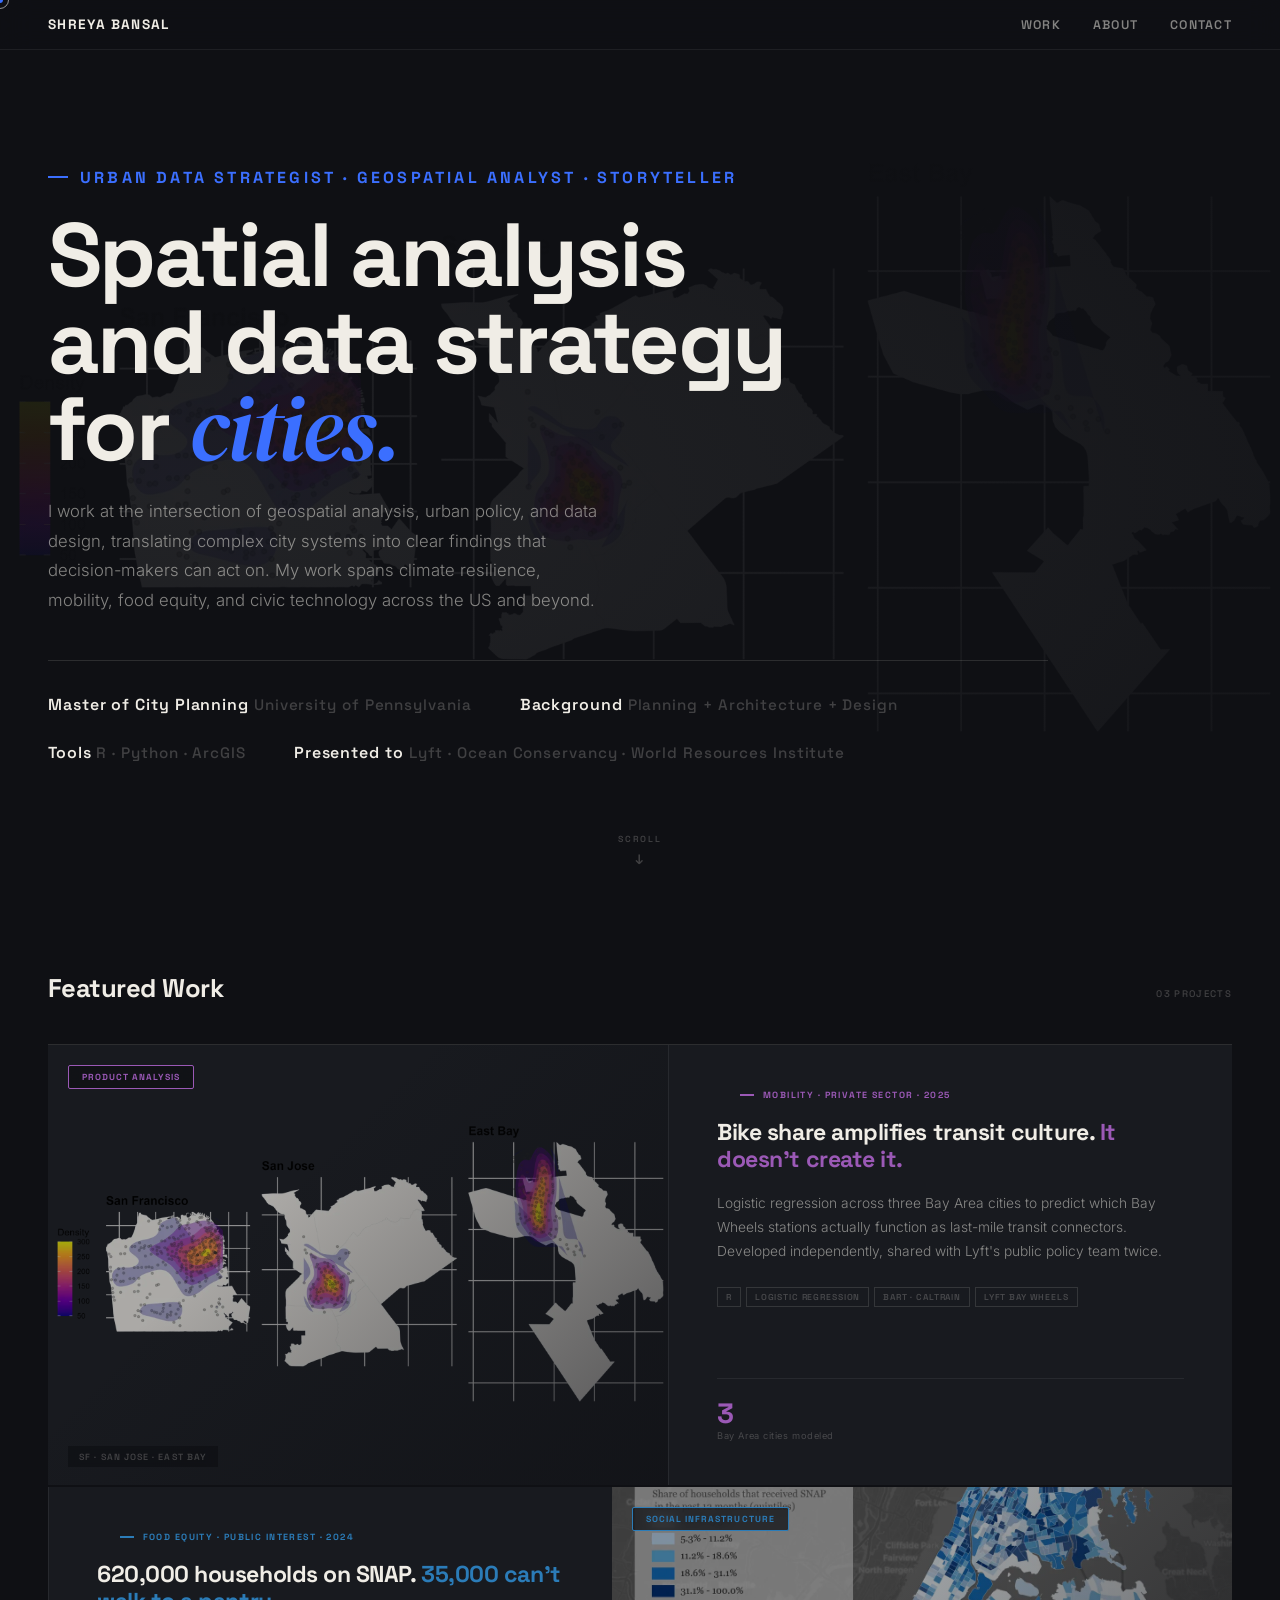
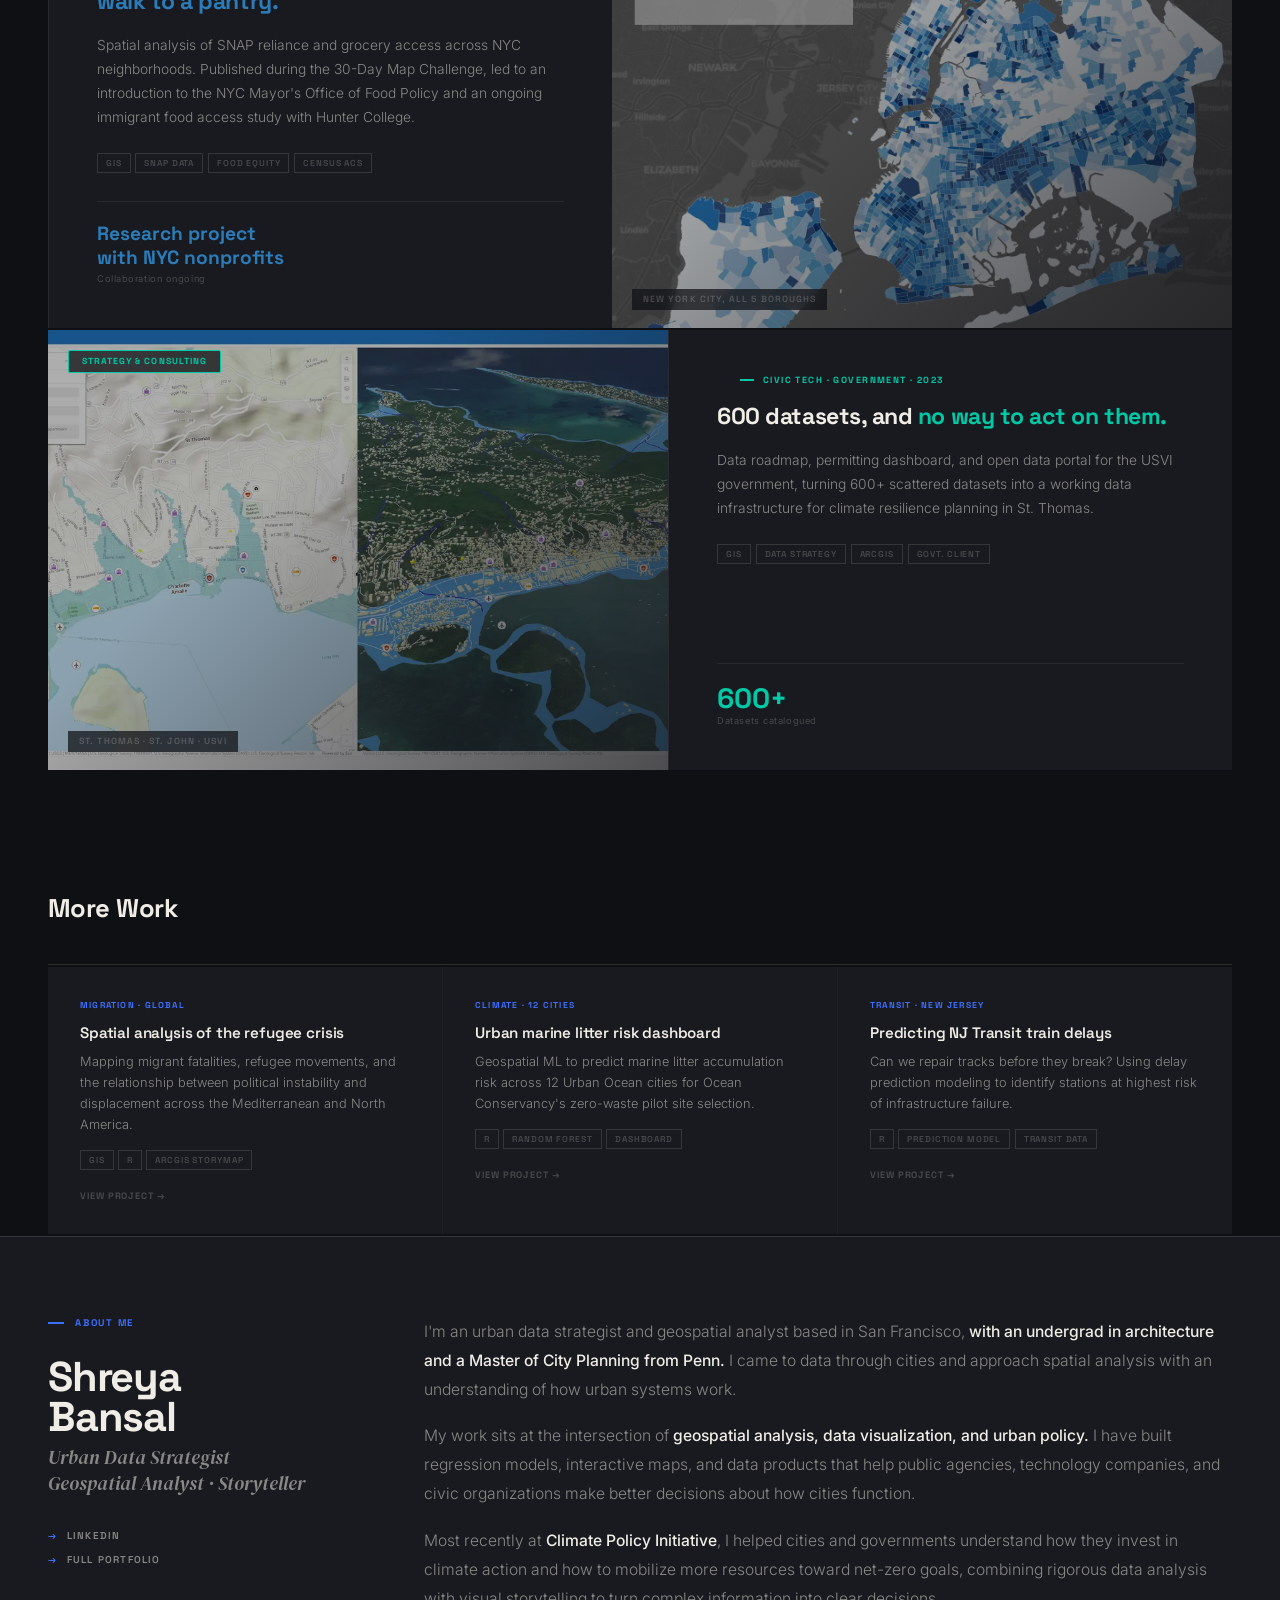
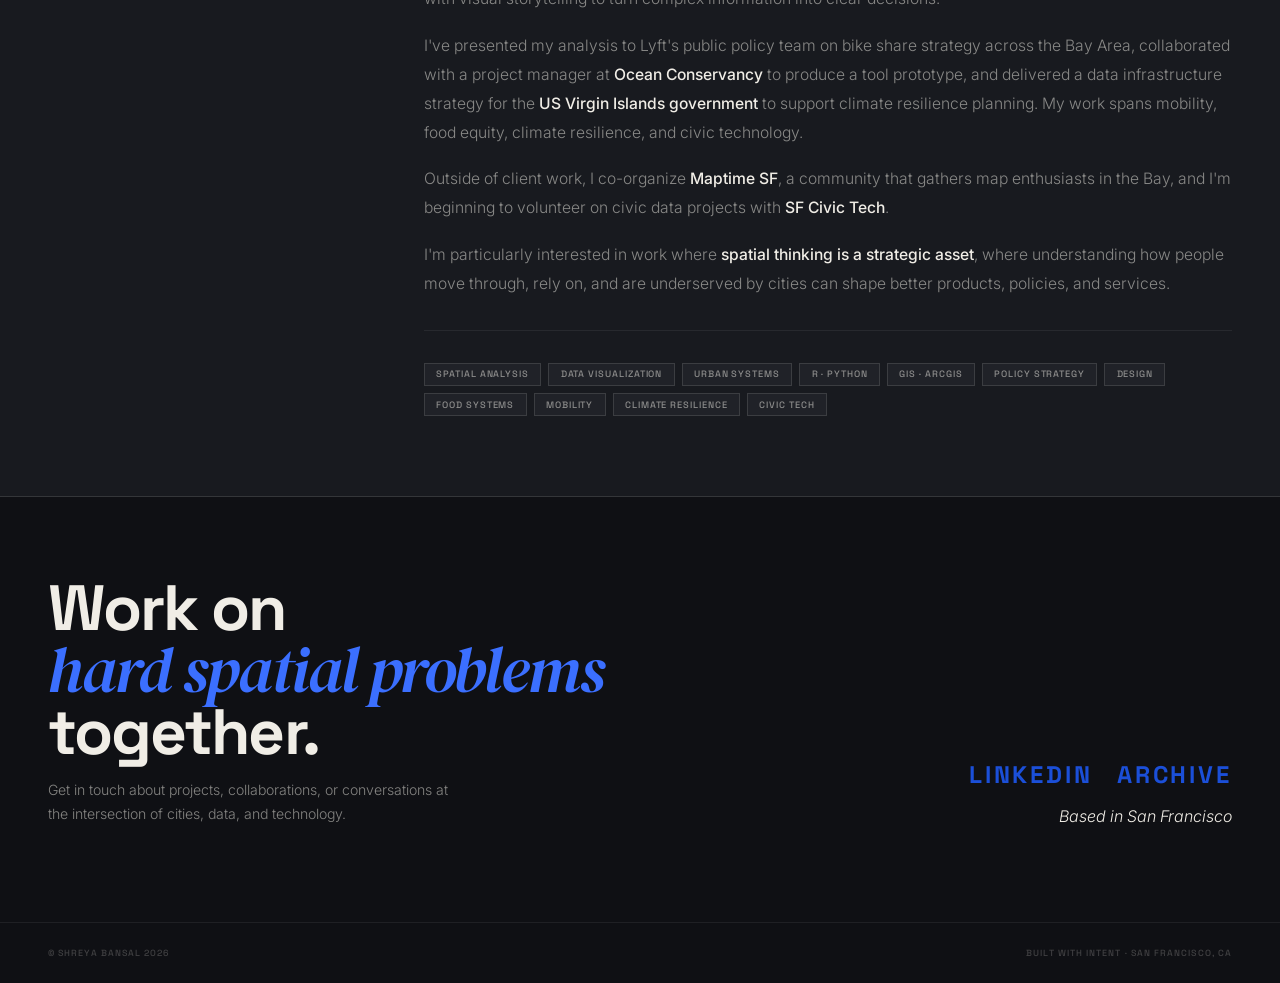
==== commit ebce833e: "Rewrite About section and lead project cards with findings The three card titles were abstract quest" ====
--- a/index.html
+++ b/index.html
@@ -605,7 +605,7 @@
                 Mobility · Private Sector · 2025
               </p>
               <h3 class="pc-q">
-                Do urban products work, and <span style="color:var(--lyft-c)">for whom?</span>
+                Bike share amplifies transit culture. <span style="color:var(--lyft-c)">It doesn't create it.</span>
               </h3>
               <p class="pc-desc">
                 Logistic regression across three Bay Area cities to predict which Bay Wheels stations actually function as last-mile transit connectors. Developed independently, shared with Lyft's public policy team twice.
@@ -644,7 +644,7 @@
                 Food Equity · Public Interest · 2024
               </p>
               <h3 class="pc-q">
-                Is the city working for <span style="color:var(--food-c)">everyone?</span>
+                620,000 households on SNAP. <span style="color:var(--food-c)">35,000 can't walk to a pantry.</span>
               </h3>
               <p class="pc-desc">
                 Spatial analysis of SNAP reliance and grocery access across NYC neighborhoods. Published during the 30-Day Map Challenge, led to an introduction to the NYC Mayor's Office of Food Policy and an ongoing immigrant food access study with Hunter College.
@@ -683,7 +683,7 @@
                 Civic Tech · Government · 2023
               </p>
               <h3 class="pc-q">
-                How can a city manage its <span style="color:var(--usvi-c)">data better?</span>
+                600 datasets, and <span style="color:var(--usvi-c)">no way to act on them.</span>
               </h3>
               <p class="pc-desc">
                 Data roadmap, permitting dashboard, and open data portal for the USVI government, turning 600+ scattered datasets into a working data infrastructure for climate resilience planning in St. Thomas.
@@ -764,31 +764,33 @@
       <div>
         <div class="about-bio">
           <p>
-            I'm an urban data strategist and geospatial analyst based in San Francisco,  
-            <strong>with an undergrad in architecture and a Master of City Planning from Penn.</strong> I came to data through cities, 
-            which means I approach spatial analysis with an understanding of how urban systems actually work, 
-            not just how to model them.
+            I'm an urban data strategist and geospatial analyst based in San Francisco,
+            <strong>with an undergrad in architecture and a Master of City Planning from Penn.</strong>
+            I came to data through cities and approach spatial analysis with an understanding of
+            how urban systems work.
           </p>
           <p>
-            My work sits at the intersection of <strong>geospatial analysis, data visualization, and urban policy.</strong> 
-            I build regression models, interactive maps, and data products that help public agencies, 
+            My work sits at the intersection of <strong>geospatial analysis, data visualization, and urban policy.</strong>
+            I have built regression models, interactive maps, and data products that help public agencies,
             technology companies, and civic organizations make better decisions about how cities function.
           </p>
           <p>
-            At <strong>Climate Policy Initiative</strong>, I helped cities and governments understand how they invest in climate action and how to mobilize more resources toward net-zero goals, combining rigorous data analysis with visual storytelling to turn complex information into clear decisions.
+            Most recently at <strong>Climate Policy Initiative</strong>, I helped cities and governments
+            understand how they invest in climate action and how to mobilize more resources toward
+            net-zero goals, combining rigorous data analysis with visual storytelling to turn complex
+            information into clear decisions.
           </p>
           <p>
             I've presented my analysis to Lyft's public policy team on bike share strategy across the Bay Area,
-            collaborated with a project manager at <strong>Ocean Conservancy</strong> to produce a tool prototype, 
-            and delivered a data infrastructure strategy for the <strong>US Virgin Islands government</strong> 
-            to support climate resilience planning. My work spans mobility, food equity, climate resilience, 
+            collaborated with a project manager at <strong>Ocean Conservancy</strong> to produce a tool prototype,
+            and delivered a data infrastructure strategy for the <strong>US Virgin Islands government</strong>
+            to support climate resilience planning. My work spans mobility, food equity, climate resilience,
             and civic technology.
           </p>
           <p>
-            Outside of client work, I co-organize <strong>Maptime</strong>, a community that teaches
-            mapping and spatial analysis to people getting started, and I'm beginning to volunteer on
-            civic data projects with <strong>SF Civic Tech</strong>. Both come from the same conviction
-            as the rest of my work: spatial analysis matters most when it's legible to the people it describes.
+            Outside of client work, I co-organize <strong>Maptime SF</strong>, a community that gathers
+            map enthusiasts in the Bay, and I'm beginning to volunteer on civic data projects
+            with <strong>SF Civic Tech</strong>.
           </p>
           <p>
             I'm particularly interested in work where <strong>spatial thinking is a strategic asset</strong>,
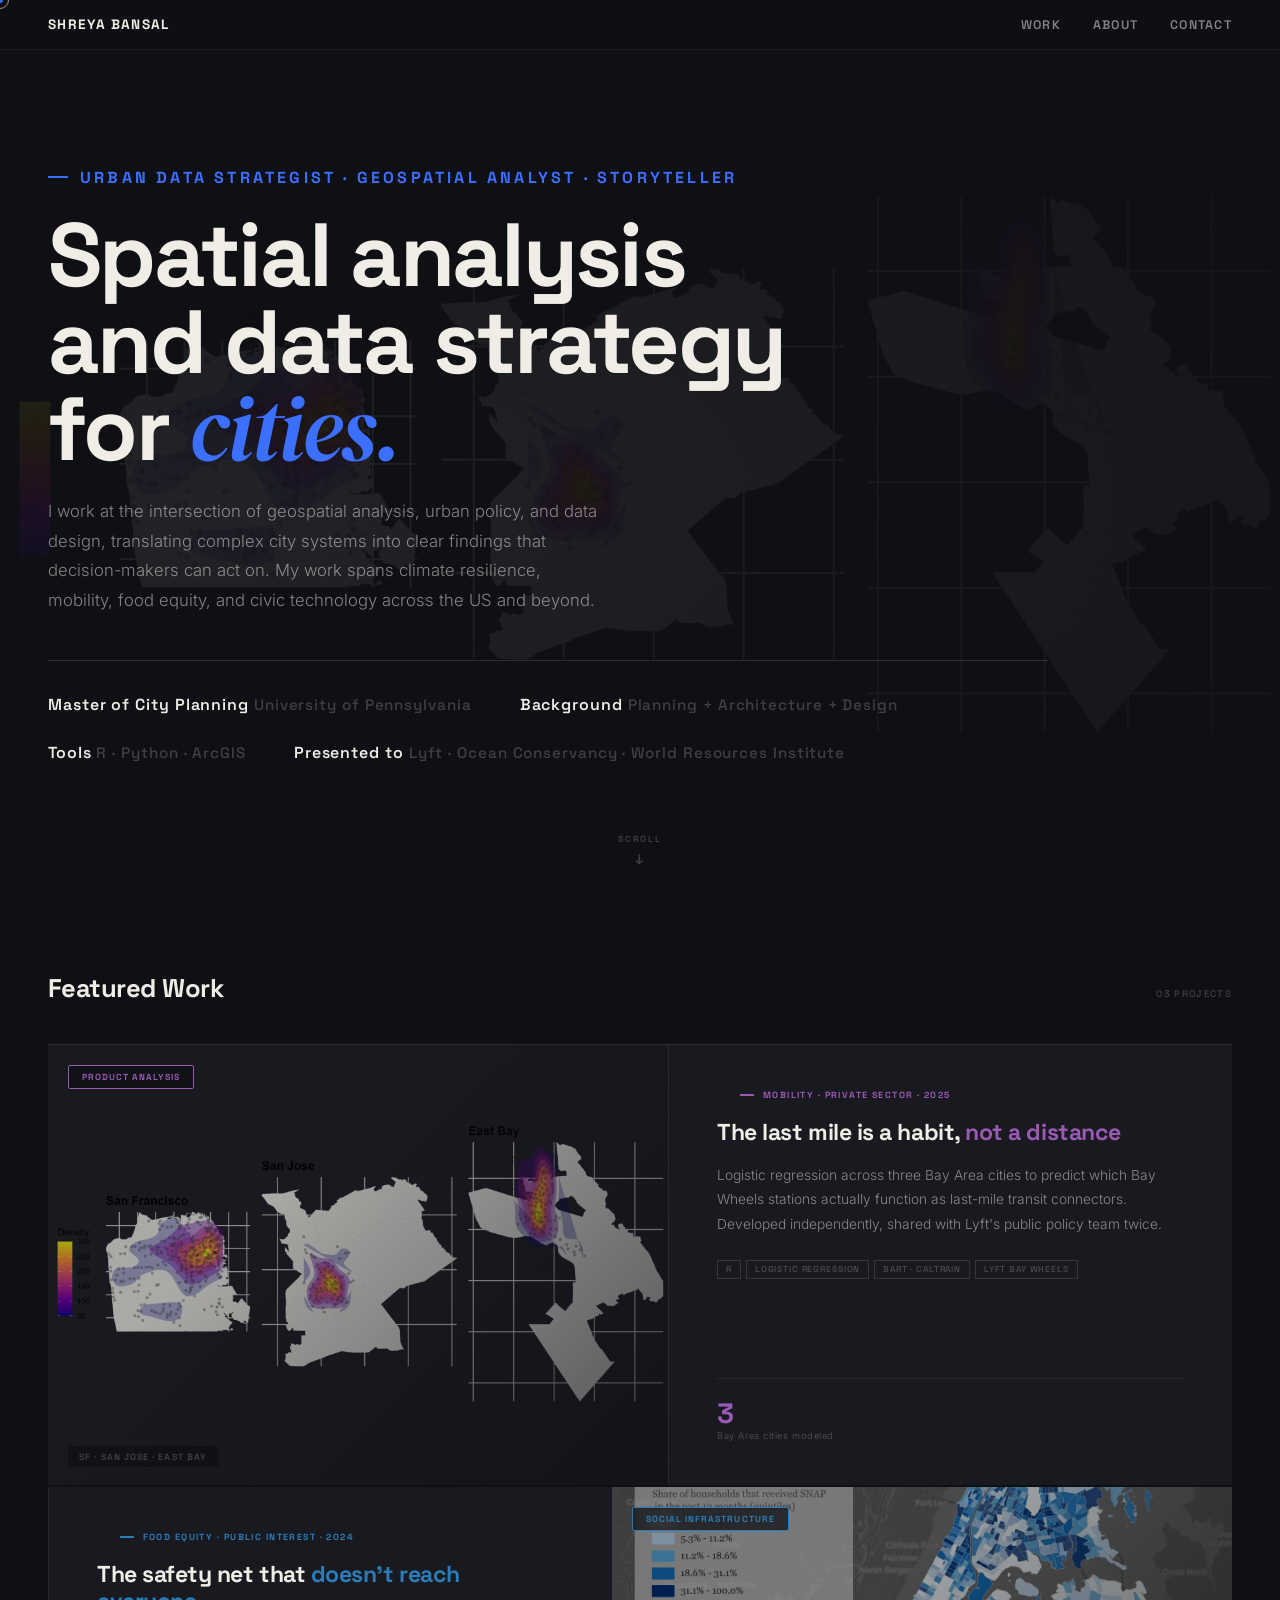
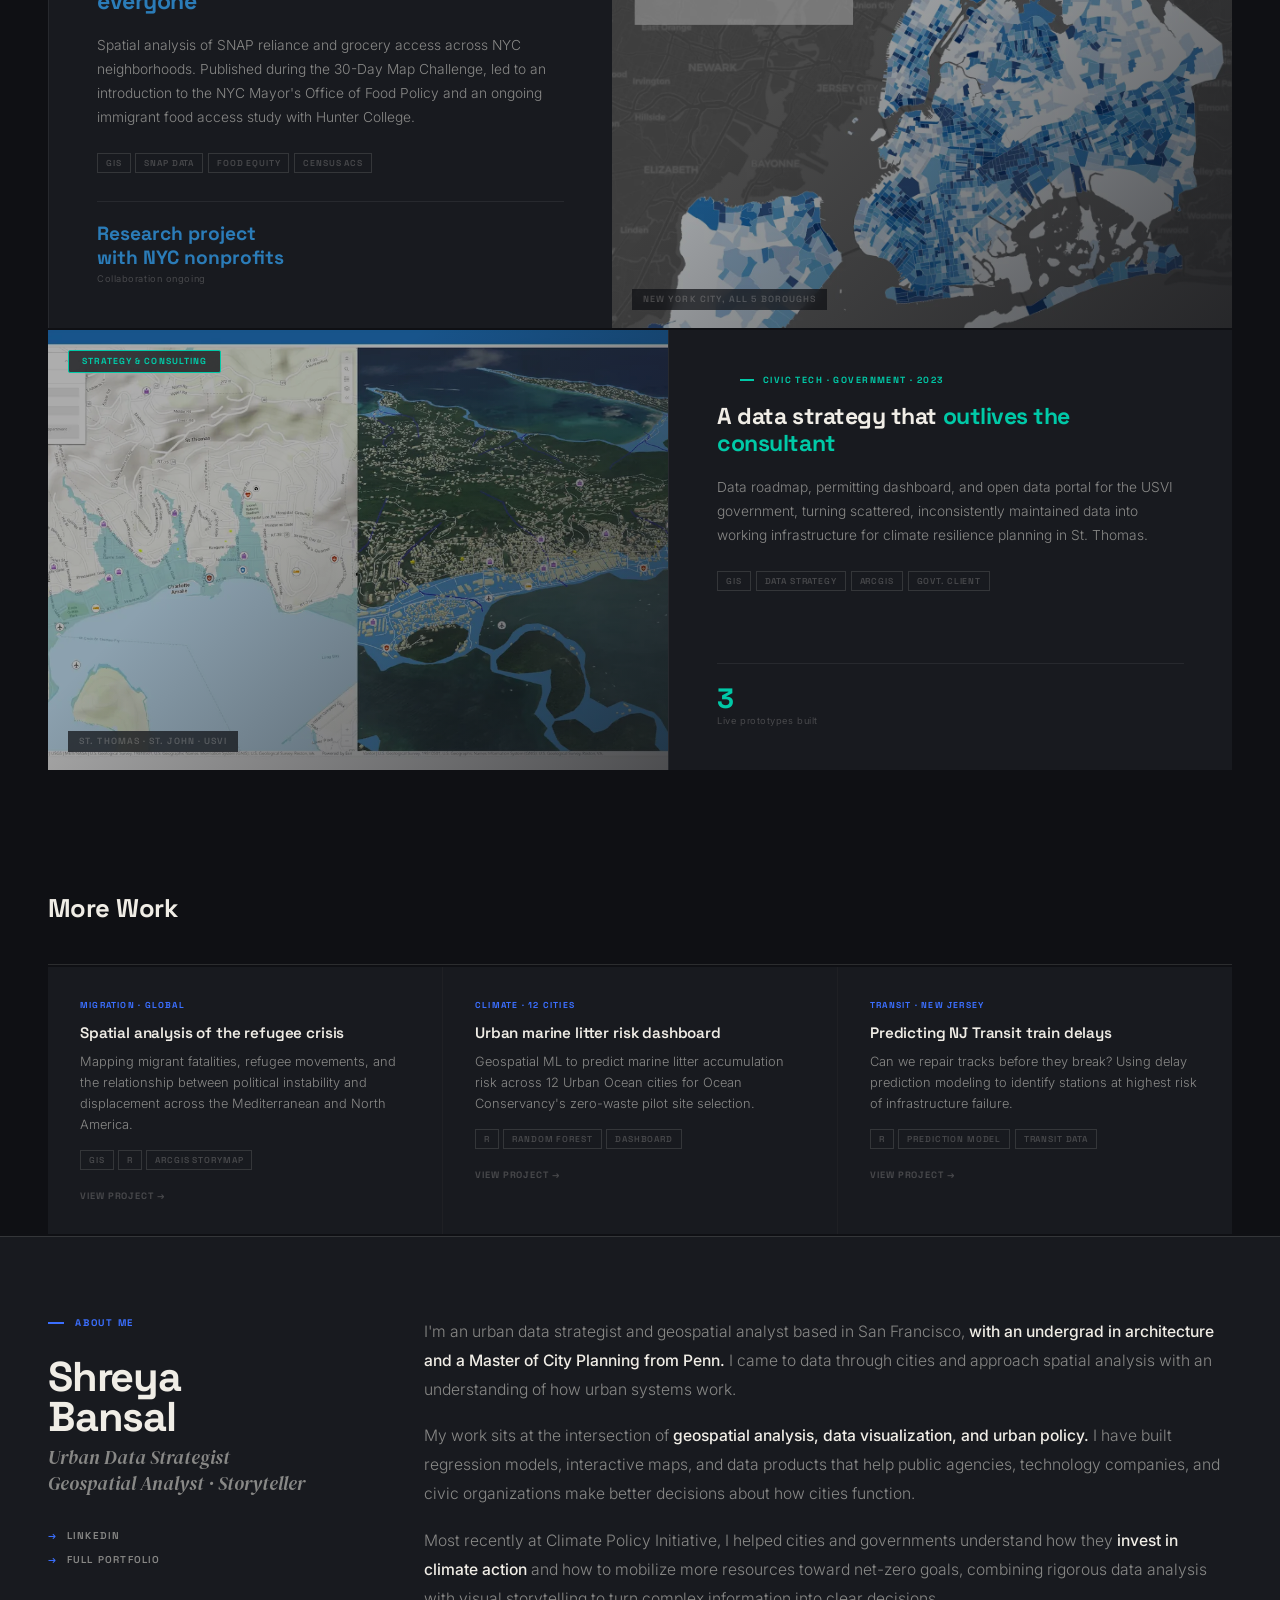
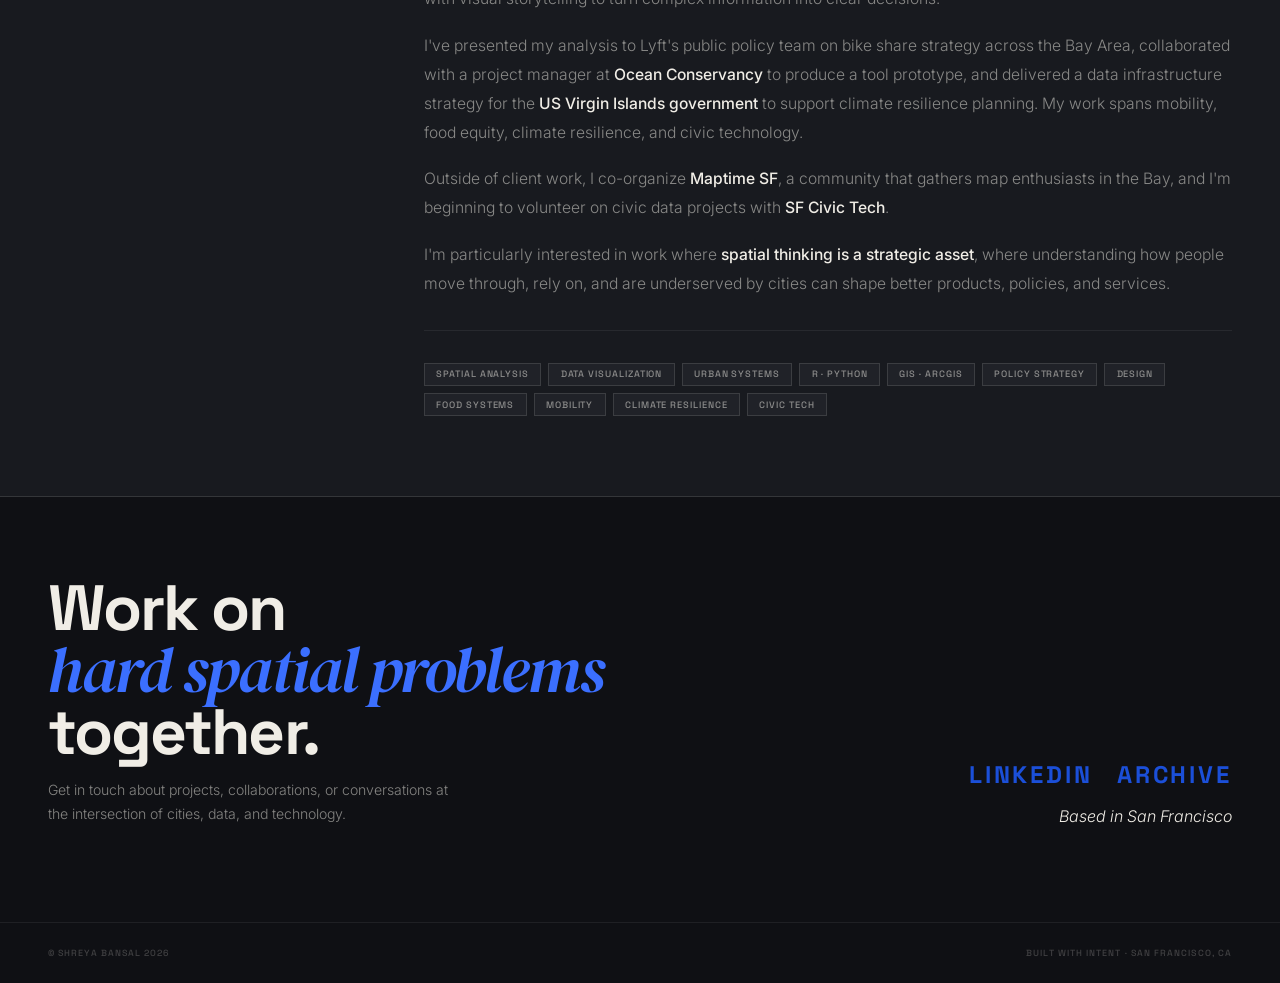
==== commit 43279e5c: "Retitle project cards and drop the dataset-count framing Card titles are now editorial headlines rat" ====
--- a/index.html
+++ b/index.html
@@ -605,7 +605,7 @@
                 Mobility · Private Sector · 2025
               </p>
               <h3 class="pc-q">
-                Bike share amplifies transit culture. <span style="color:var(--lyft-c)">It doesn't create it.</span>
+                The last mile is a habit, <span style="color:var(--lyft-c)">not a distance</span>
               </h3>
               <p class="pc-desc">
                 Logistic regression across three Bay Area cities to predict which Bay Wheels stations actually function as last-mile transit connectors. Developed independently, shared with Lyft's public policy team twice.
@@ -644,7 +644,7 @@
                 Food Equity · Public Interest · 2024
               </p>
               <h3 class="pc-q">
-                620,000 households on SNAP. <span style="color:var(--food-c)">35,000 can't walk to a pantry.</span>
+                The safety net that <span style="color:var(--food-c)">doesn't reach everyone</span>
               </h3>
               <p class="pc-desc">
                 Spatial analysis of SNAP reliance and grocery access across NYC neighborhoods. Published during the 30-Day Map Challenge, led to an introduction to the NYC Mayor's Office of Food Policy and an ongoing immigrant food access study with Hunter College.
@@ -683,10 +683,10 @@
                 Civic Tech · Government · 2023
               </p>
               <h3 class="pc-q">
-                600 datasets, and <span style="color:var(--usvi-c)">no way to act on them.</span>
+                A data strategy that <span style="color:var(--usvi-c)">outlives the consultant</span>
               </h3>
               <p class="pc-desc">
-                Data roadmap, permitting dashboard, and open data portal for the USVI government, turning 600+ scattered datasets into a working data infrastructure for climate resilience planning in St. Thomas.
+                Data roadmap, permitting dashboard, and open data portal for the USVI government, turning scattered, inconsistently maintained data into working infrastructure for climate resilience planning in St. Thomas.
               </p>
               <div class="pc-chips">
                 <span class="chip">GIS</span>
@@ -697,8 +697,8 @@
             </div>
             <div class="pc-bottom">
               <div>
-                <div class="pc-stat-v" style="color:var(--usvi-c)">600+</div>
-                <div class="pc-stat-l">Datasets catalogued</div>
+                <div class="pc-stat-v" style="color:var(--usvi-c)">3</div>
+                <div class="pc-stat-l">Live prototypes built</div>
               </div>
               <div class="pc-cta" style="background:var(--usvi-c);color:#000">Explore →</div>
             </div>
@@ -775,8 +775,8 @@
             technology companies, and civic organizations make better decisions about how cities function.
           </p>
           <p>
-            Most recently at <strong>Climate Policy Initiative</strong>, I helped cities and governments
-            understand how they invest in climate action and how to mobilize more resources toward
+            Most recently at Climate Policy Initiative, I helped cities and governments
+            understand how they <strong>invest in climate action</strong> and how to mobilize more resources toward
             net-zero goals, combining rigorous data analysis with visual storytelling to turn complex
             information into clear decisions.
           </p>
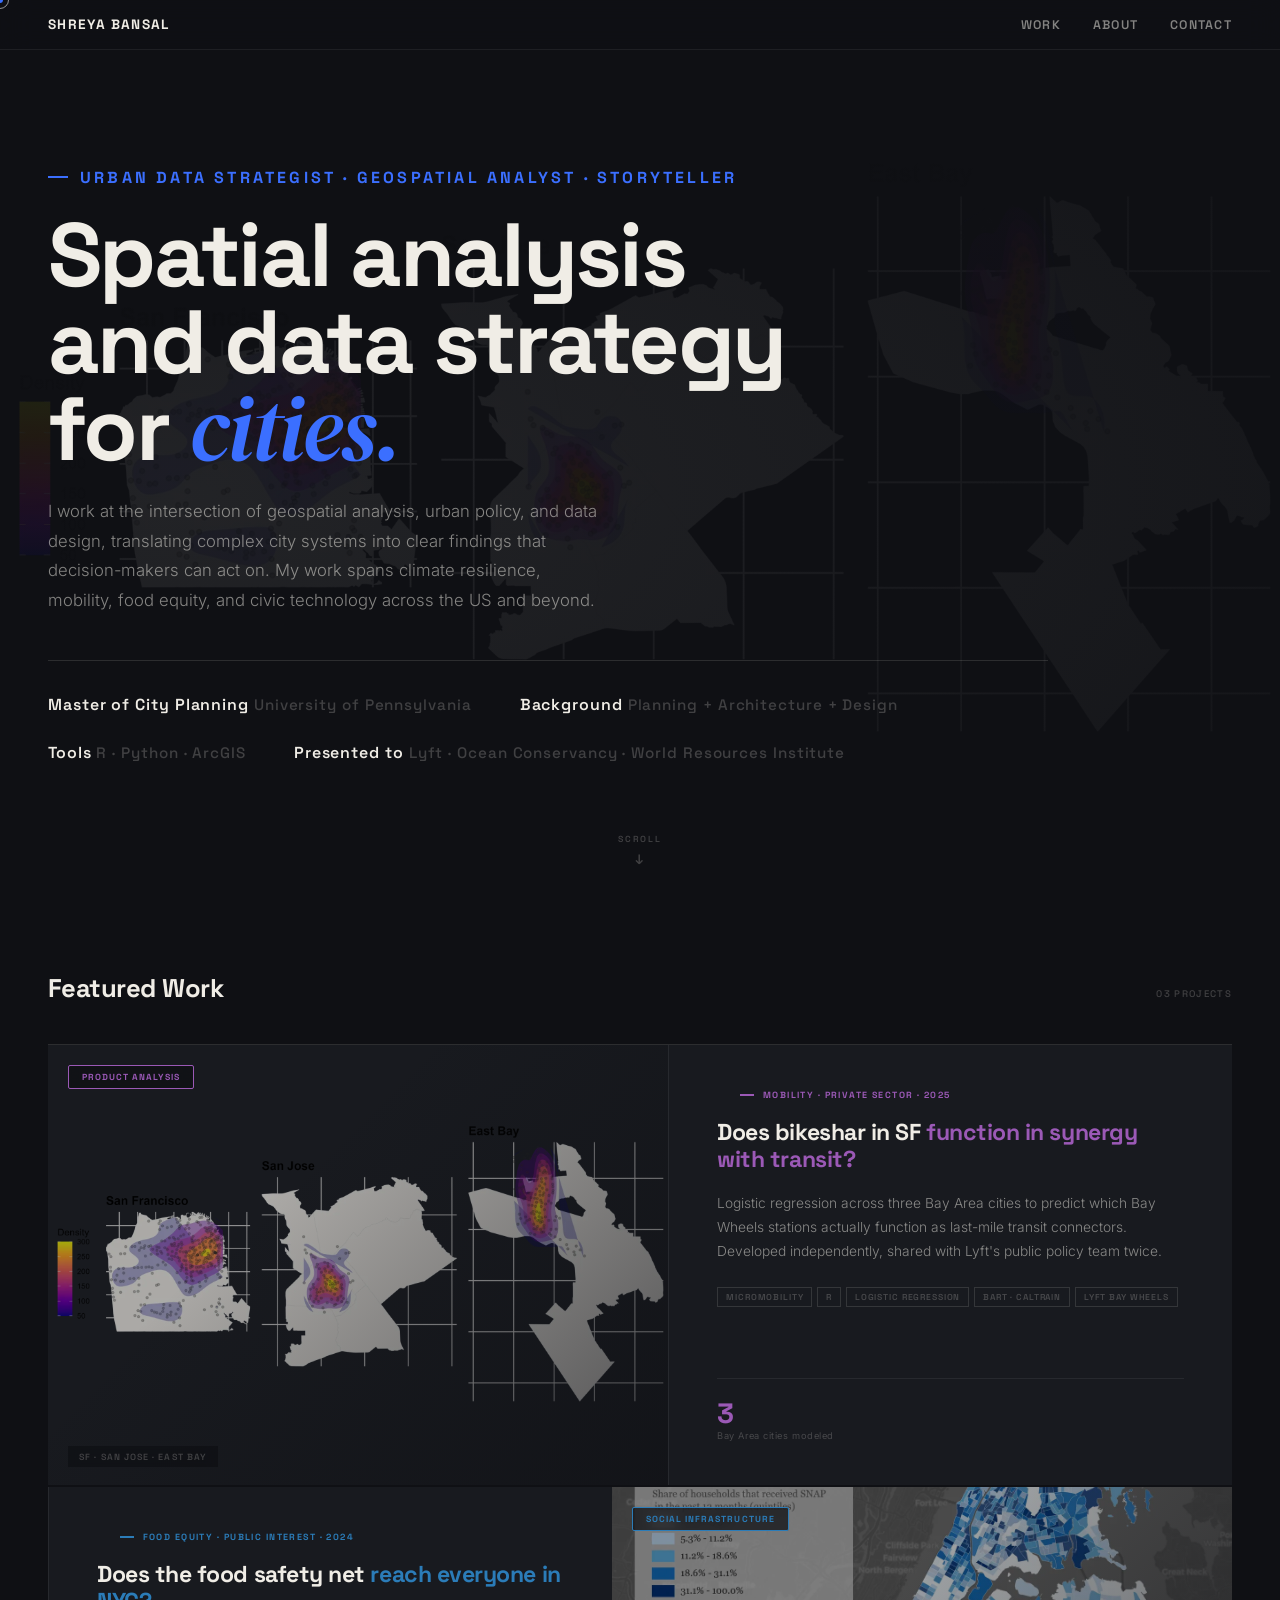
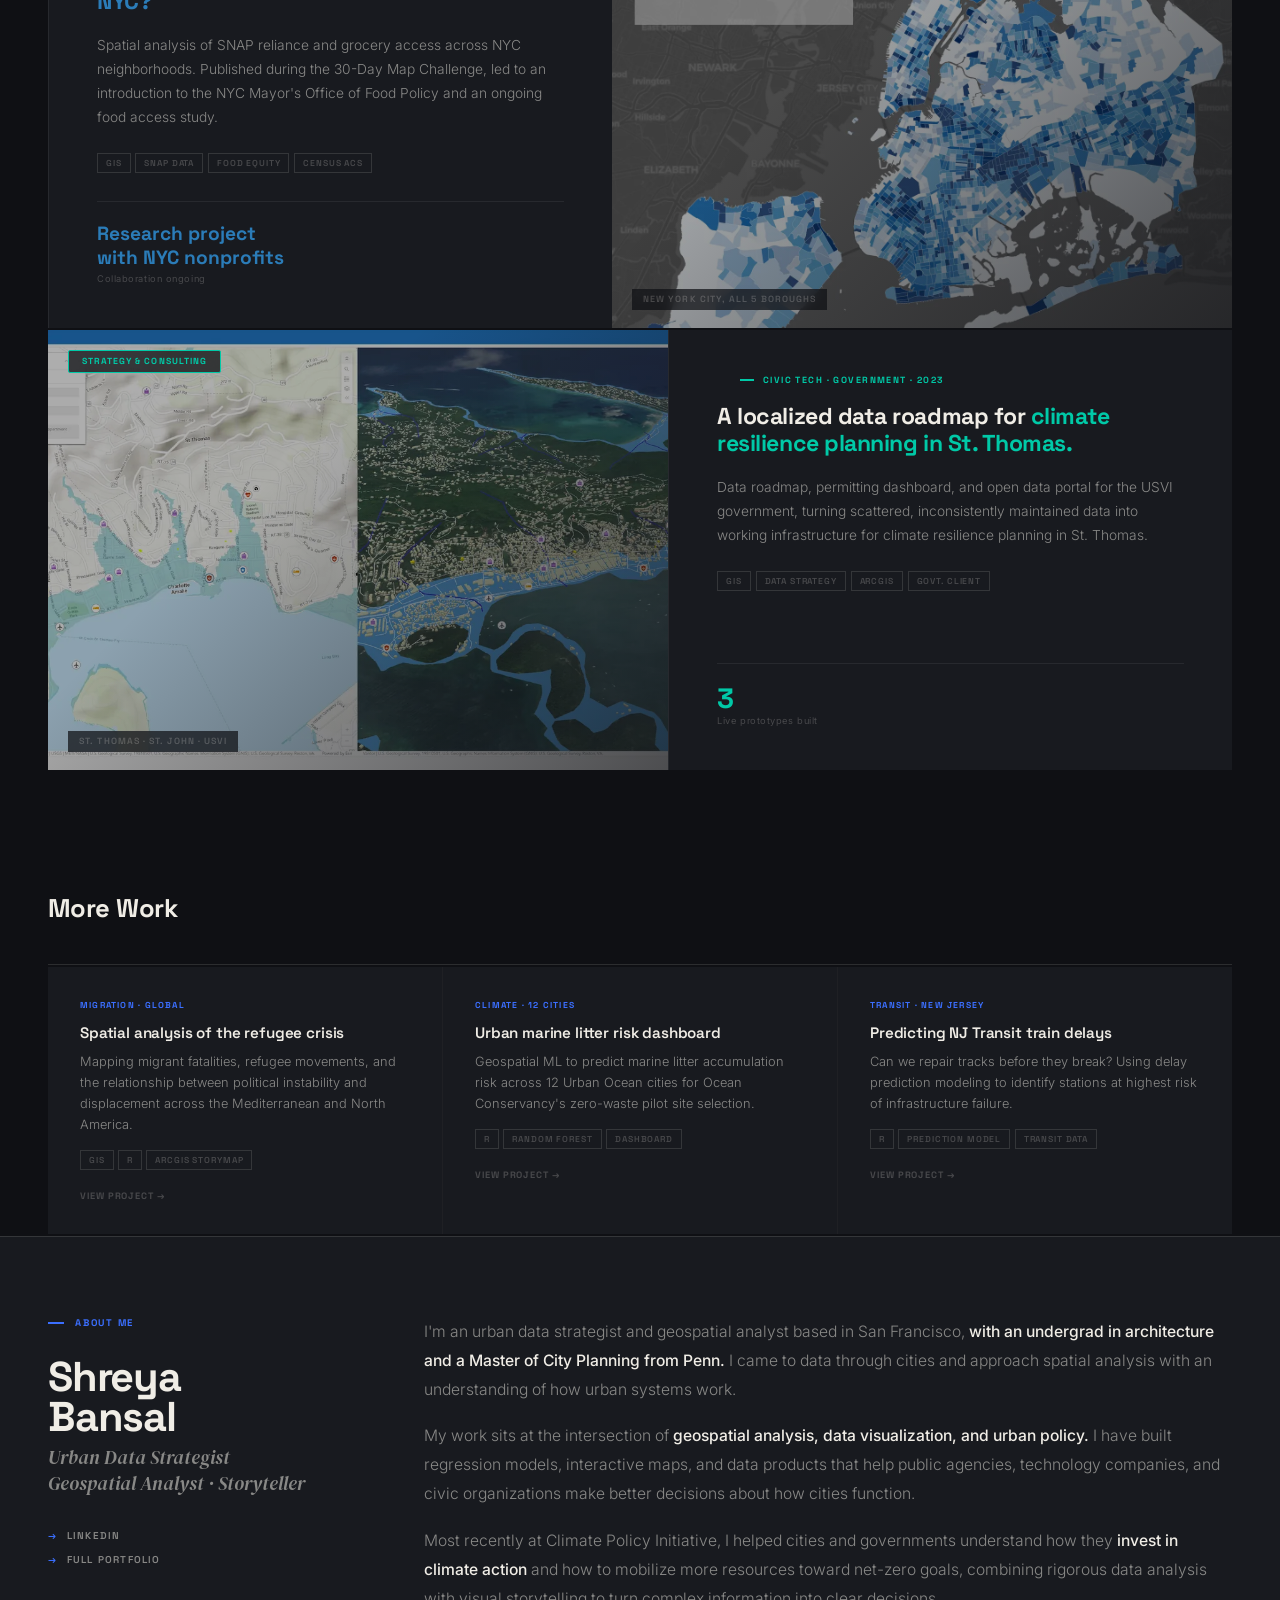
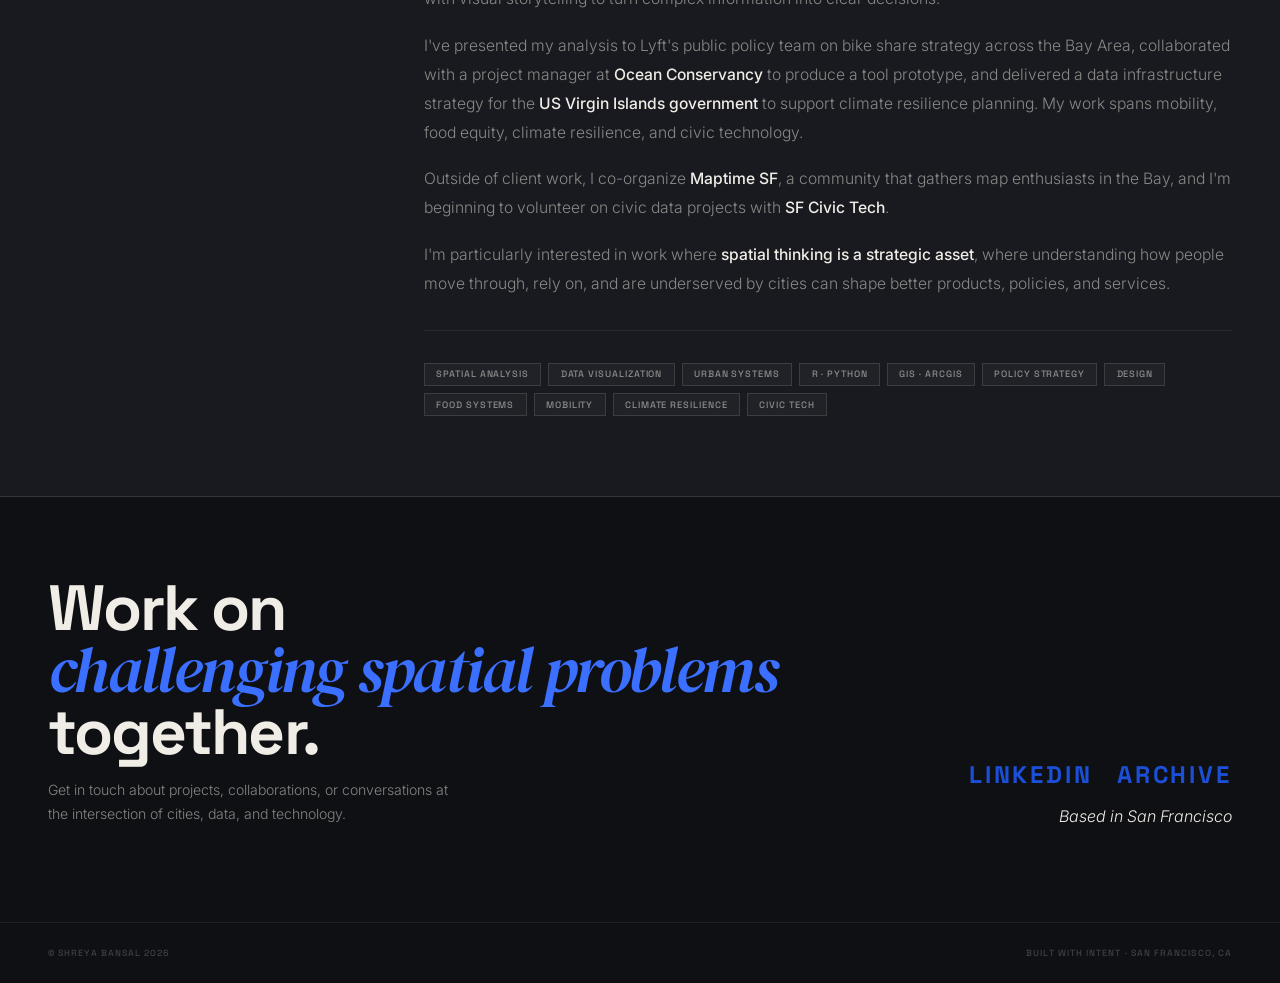
==== commit 8f330660: "changed title cards on landing page" ====
--- a/index.html
+++ b/index.html
@@ -605,12 +605,13 @@
                 Mobility · Private Sector · 2025
               </p>
               <h3 class="pc-q">
-                The last mile is a habit, <span style="color:var(--lyft-c)">not a distance</span>
+                Does bikeshar in SF <span style="color:var(--lyft-c)">function in synergy with transit?</span>
               </h3>
               <p class="pc-desc">
                 Logistic regression across three Bay Area cities to predict which Bay Wheels stations actually function as last-mile transit connectors. Developed independently, shared with Lyft's public policy team twice.
               </p>
               <div class="pc-chips">
+		<span class="chip">Micromobility</span>
                 <span class="chip">R</span>
                 <span class="chip">Logistic Regression</span>
                 <span class="chip">BART · Caltrain</span>
@@ -644,10 +645,10 @@
                 Food Equity · Public Interest · 2024
               </p>
               <h3 class="pc-q">
-                The safety net that <span style="color:var(--food-c)">doesn't reach everyone</span>
+                Does the food safety net <span style="color:var(--food-c)">reach everyone in NYC?</span>
               </h3>
               <p class="pc-desc">
-                Spatial analysis of SNAP reliance and grocery access across NYC neighborhoods. Published during the 30-Day Map Challenge, led to an introduction to the NYC Mayor's Office of Food Policy and an ongoing immigrant food access study with Hunter College.
+                Spatial analysis of SNAP reliance and grocery access across NYC neighborhoods. Published during the 30-Day Map Challenge, led to an introduction to the NYC Mayor's Office of Food Policy and an ongoing food access study.
               </p>
               <div class="pc-chips">
                 <span class="chip">GIS</span>
@@ -683,7 +684,7 @@
                 Civic Tech · Government · 2023
               </p>
               <h3 class="pc-q">
-                A data strategy that <span style="color:var(--usvi-c)">outlives the consultant</span>
+                A localized data roadmap for <span style="color:var(--usvi-c)">climate resilience planning in St. Thomas.</span>
               </h3>
               <p class="pc-desc">
                 Data roadmap, permitting dashboard, and open data portal for the USVI government, turning scattered, inconsistently maintained data into working infrastructure for climate resilience planning in St. Thomas.
@@ -819,7 +820,7 @@
   <section id="contact">
     <div class="contact-wrap">
       <div class="contact-left">
-        <h2>Work on<br><em>hard spatial problems</em><br>together.</h2>
+        <h2>Work on<br><em>challenging spatial problems</em><br>together.</h2>
         <p>Get in touch about projects, collaborations, or conversations at the intersection of cities, data, and technology.</p>
       </div>
       <div class="contact-right">
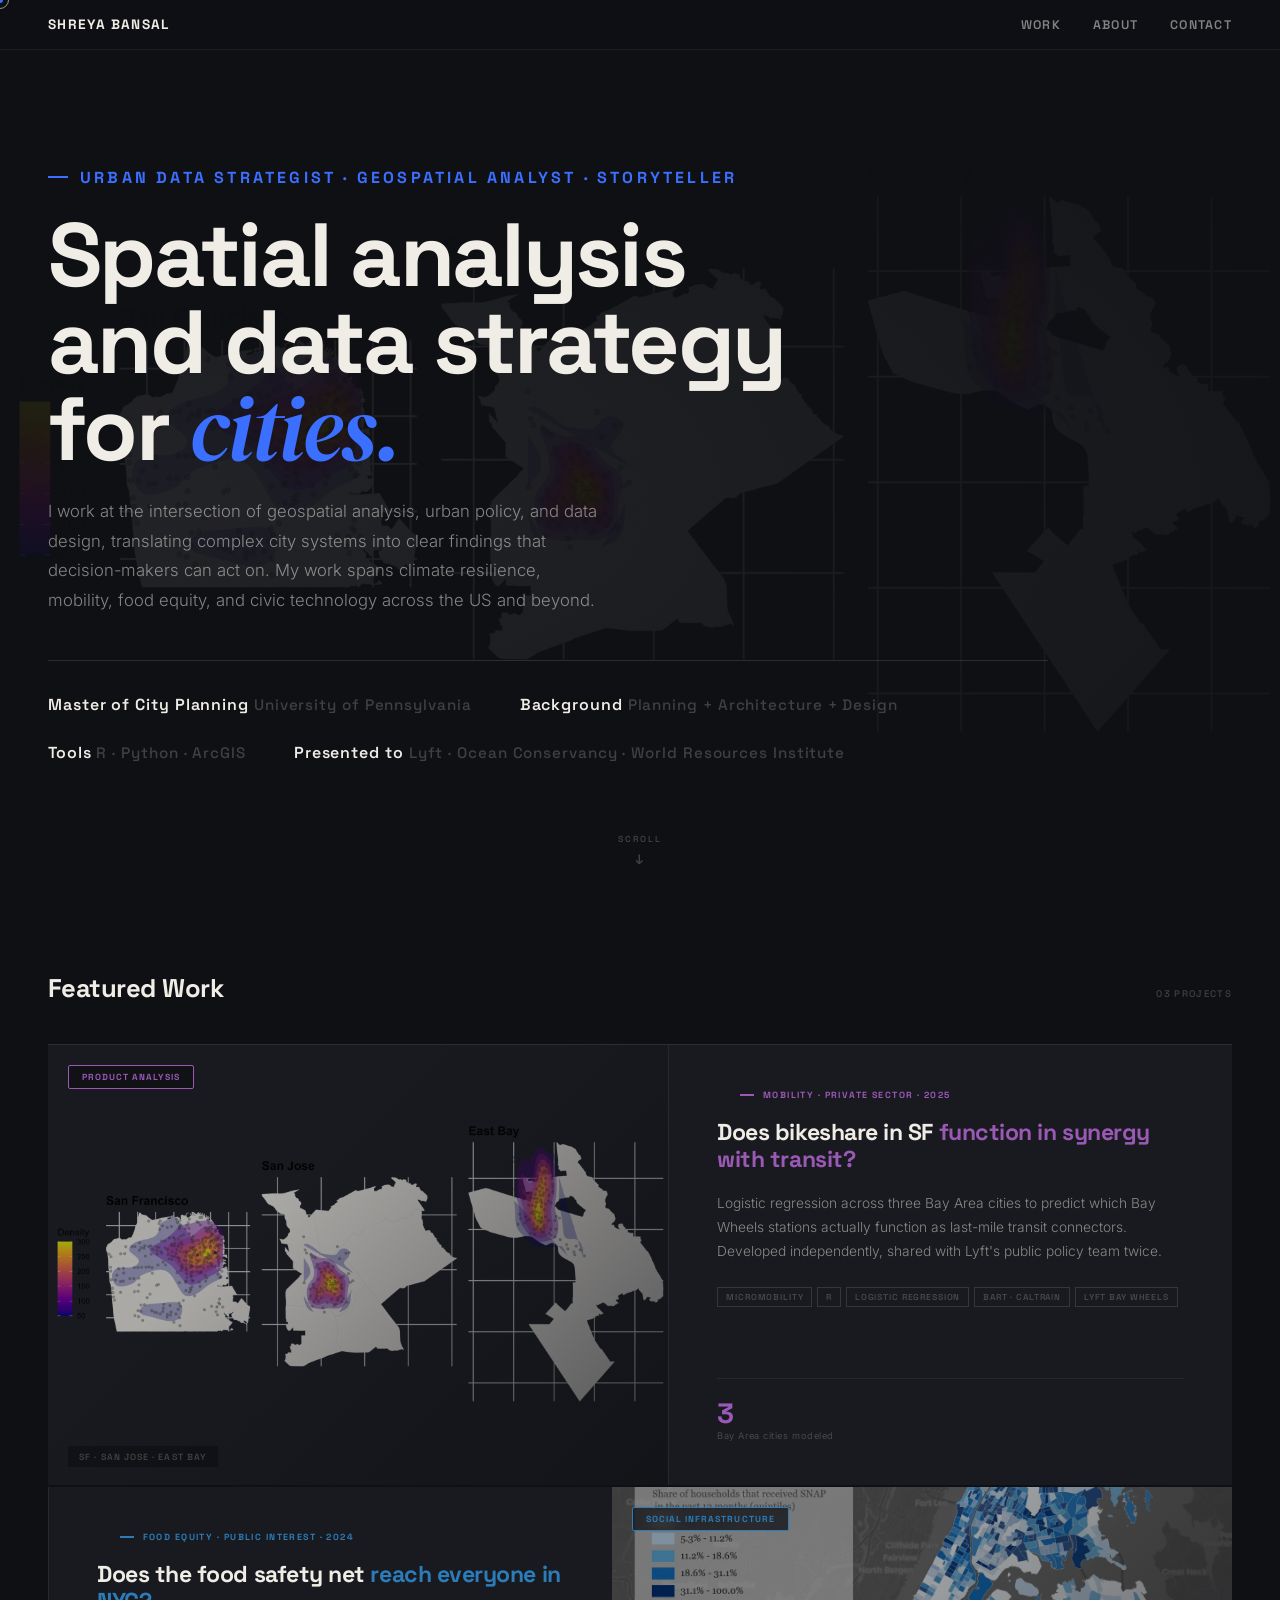
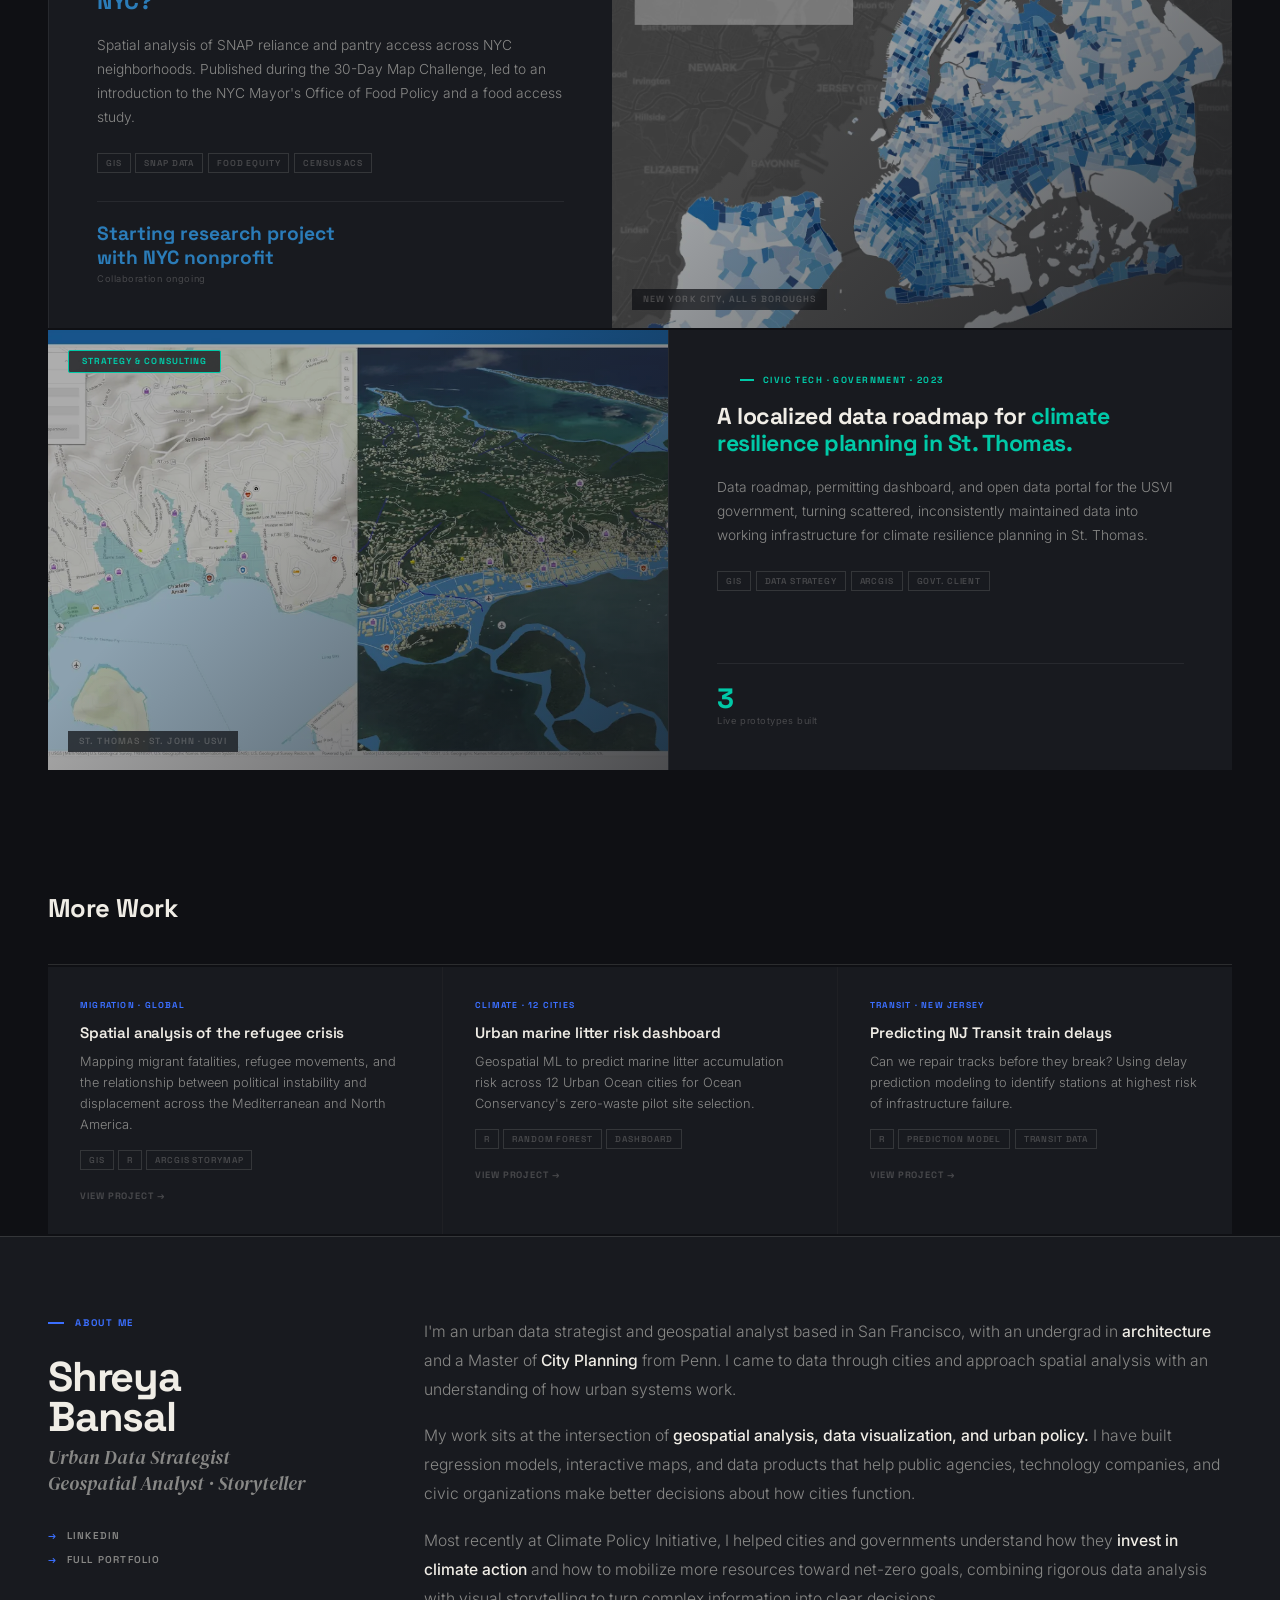
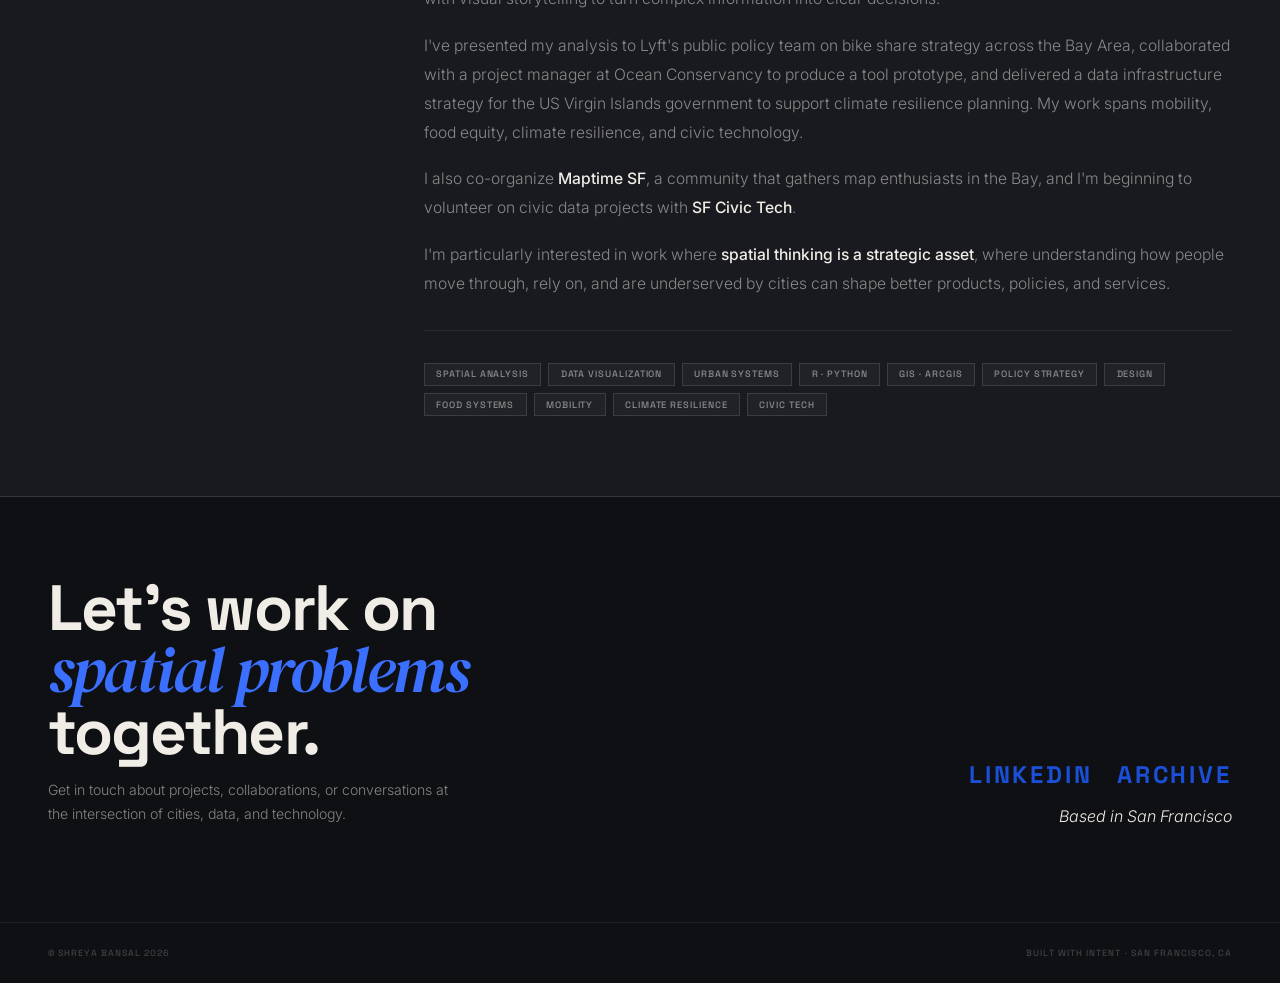
==== commit 4502749e: "index card changes" ====
--- a/index.html
+++ b/index.html
@@ -605,7 +605,7 @@
                 Mobility · Private Sector · 2025
               </p>
               <h3 class="pc-q">
-                Does bikeshar in SF <span style="color:var(--lyft-c)">function in synergy with transit?</span>
+                Does bikeshare in SF <span style="color:var(--lyft-c)">function in synergy with transit?</span>
               </h3>
               <p class="pc-desc">
                 Logistic regression across three Bay Area cities to predict which Bay Wheels stations actually function as last-mile transit connectors. Developed independently, shared with Lyft's public policy team twice.
@@ -648,7 +648,7 @@
                 Does the food safety net <span style="color:var(--food-c)">reach everyone in NYC?</span>
               </h3>
               <p class="pc-desc">
-                Spatial analysis of SNAP reliance and grocery access across NYC neighborhoods. Published during the 30-Day Map Challenge, led to an introduction to the NYC Mayor's Office of Food Policy and an ongoing food access study.
+                Spatial analysis of SNAP reliance and pantry access across NYC neighborhoods. Published during the 30-Day Map Challenge, led to an introduction to the NYC Mayor's Office of Food Policy and a food access study.
               </p>
               <div class="pc-chips">
                 <span class="chip">GIS</span>
@@ -659,7 +659,7 @@
             </div>
             <div class="pc-bottom">
               <div>
-                <div class="pc-stat-v" style="color:var(--food-c);font-size:1.2rem;line-height:1.25">Research project<br>with NYC nonprofits</div>
+                <div class="pc-stat-v" style="color:var(--food-c);font-size:1.2rem;line-height:1.25">Starting research project<br>with NYC nonprofit</div>
                 <div class="pc-stat-l">Collaboration ongoing</div>
               </div>
               <div class="pc-cta" style="background:var(--food-c)">See the map →</div>
@@ -766,7 +766,7 @@
         <div class="about-bio">
           <p>
             I'm an urban data strategist and geospatial analyst based in San Francisco,
-            <strong>with an undergrad in architecture and a Master of City Planning from Penn.</strong>
+            with an undergrad in <strong>architecture</strong> and a Master of <strong>City Planning</strong> from Penn.
             I came to data through cities and approach spatial analysis with an understanding of
             how urban systems work.
           </p>
@@ -783,13 +783,13 @@
           </p>
           <p>
             I've presented my analysis to Lyft's public policy team on bike share strategy across the Bay Area,
-            collaborated with a project manager at <strong>Ocean Conservancy</strong> to produce a tool prototype,
-            and delivered a data infrastructure strategy for the <strong>US Virgin Islands government</strong>
+            collaborated with a project manager at Ocean Conservancy to produce a tool prototype,
+            and delivered a data infrastructure strategy for the US Virgin Islands government
             to support climate resilience planning. My work spans mobility, food equity, climate resilience,
             and civic technology.
           </p>
           <p>
-            Outside of client work, I co-organize <strong>Maptime SF</strong>, a community that gathers
+            I also co-organize <strong>Maptime SF</strong>, a community that gathers
             map enthusiasts in the Bay, and I'm beginning to volunteer on civic data projects
             with <strong>SF Civic Tech</strong>.
           </p>
@@ -820,7 +820,7 @@
   <section id="contact">
     <div class="contact-wrap">
       <div class="contact-left">
-        <h2>Work on<br><em>challenging spatial problems</em><br>together.</h2>
+        <h2>Let's work on<br><em> spatial problems</em><br>together.</h2>
         <p>Get in touch about projects, collaborations, or conversations at the intersection of cities, data, and technology.</p>
       </div>
       <div class="contact-right">
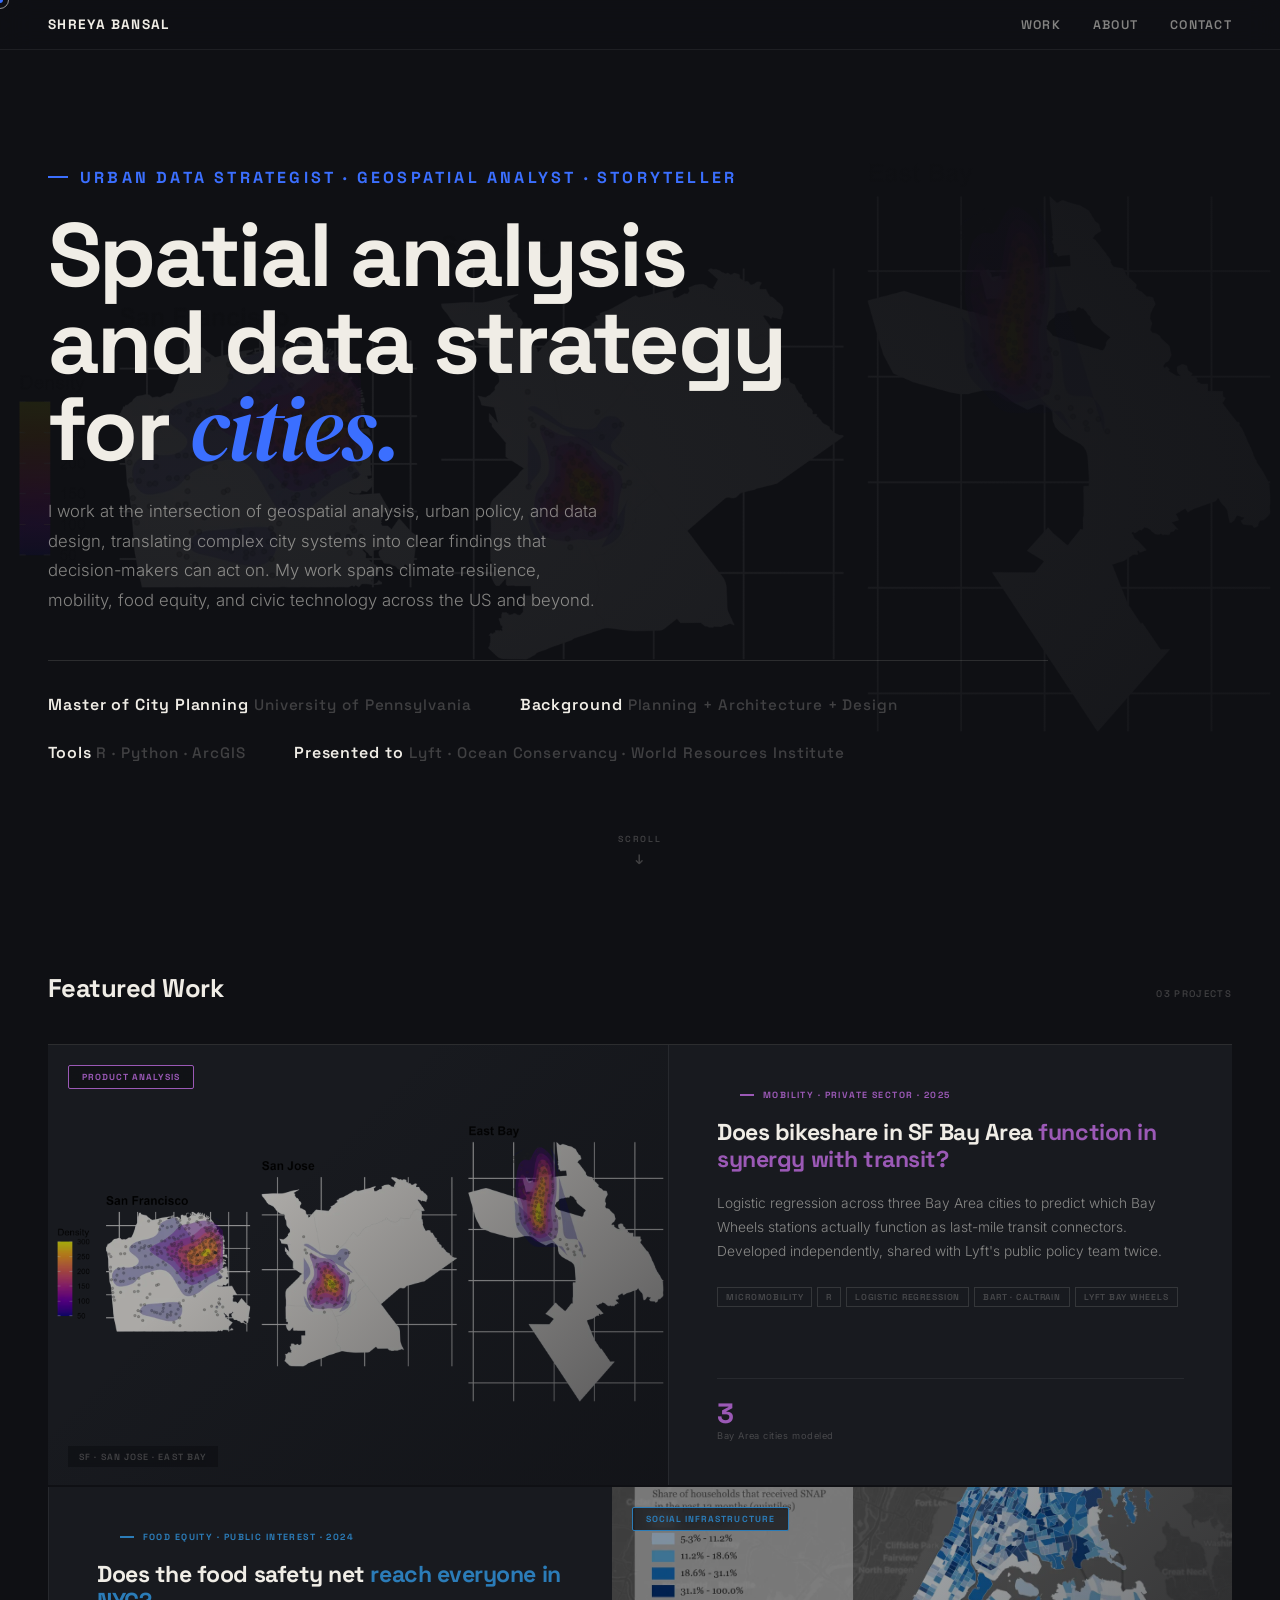
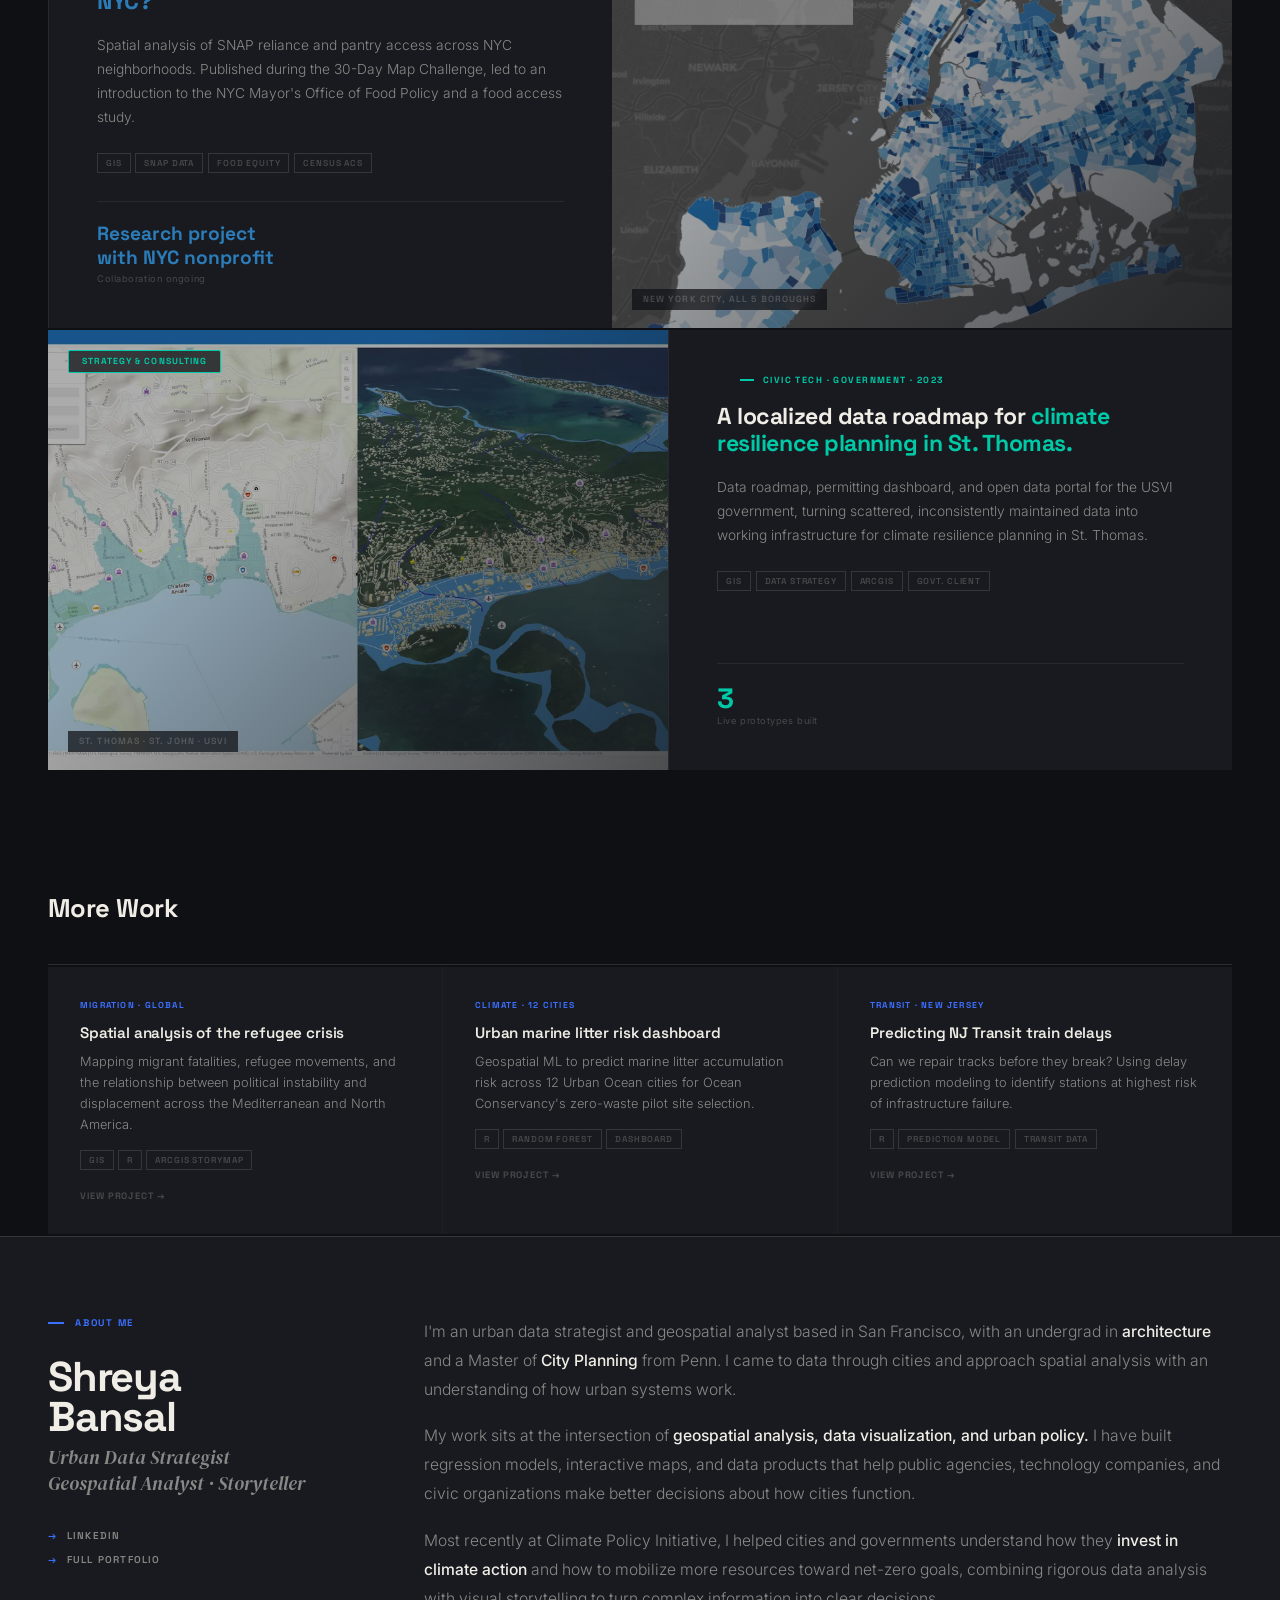
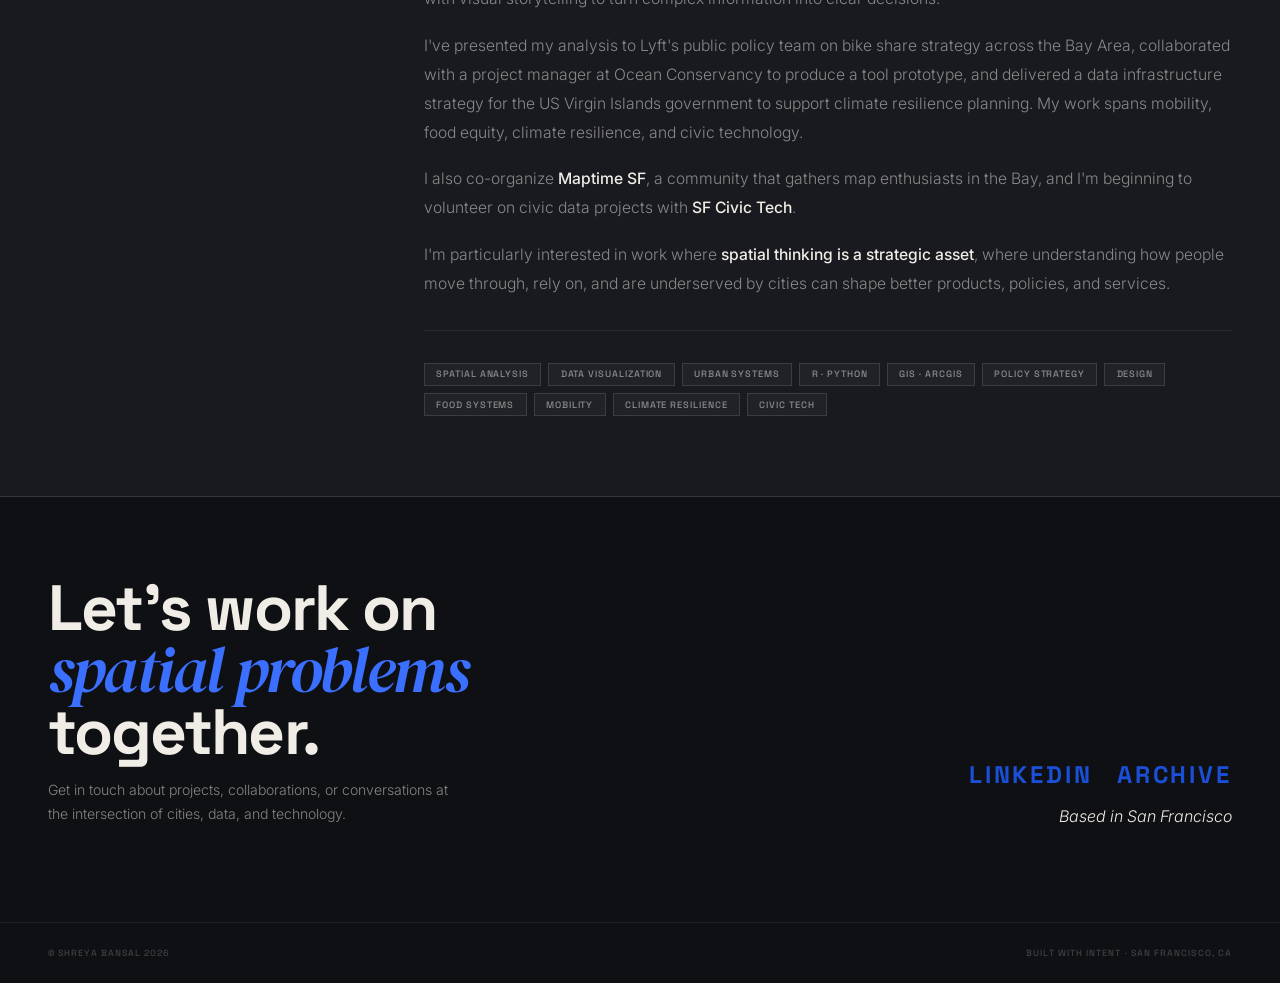
==== commit 626a334e: "minor change to bike index card" ====
--- a/index.html
+++ b/index.html
@@ -605,7 +605,7 @@
                 Mobility · Private Sector · 2025
               </p>
               <h3 class="pc-q">
-                Does bikeshare in SF <span style="color:var(--lyft-c)">function in synergy with transit?</span>
+                Does bikeshare in SF Bay Area <span style="color:var(--lyft-c)">function in synergy with transit?</span>
               </h3>
               <p class="pc-desc">
                 Logistic regression across three Bay Area cities to predict which Bay Wheels stations actually function as last-mile transit connectors. Developed independently, shared with Lyft's public policy team twice.
@@ -659,7 +659,7 @@
             </div>
             <div class="pc-bottom">
               <div>
-                <div class="pc-stat-v" style="color:var(--food-c);font-size:1.2rem;line-height:1.25">Starting research project<br>with NYC nonprofit</div>
+                <div class="pc-stat-v" style="color:var(--food-c);font-size:1.2rem;line-height:1.25">Research project<br>with NYC nonprofit</div>
                 <div class="pc-stat-l">Collaboration ongoing</div>
               </div>
               <div class="pc-cta" style="background:var(--food-c)">See the map →</div>
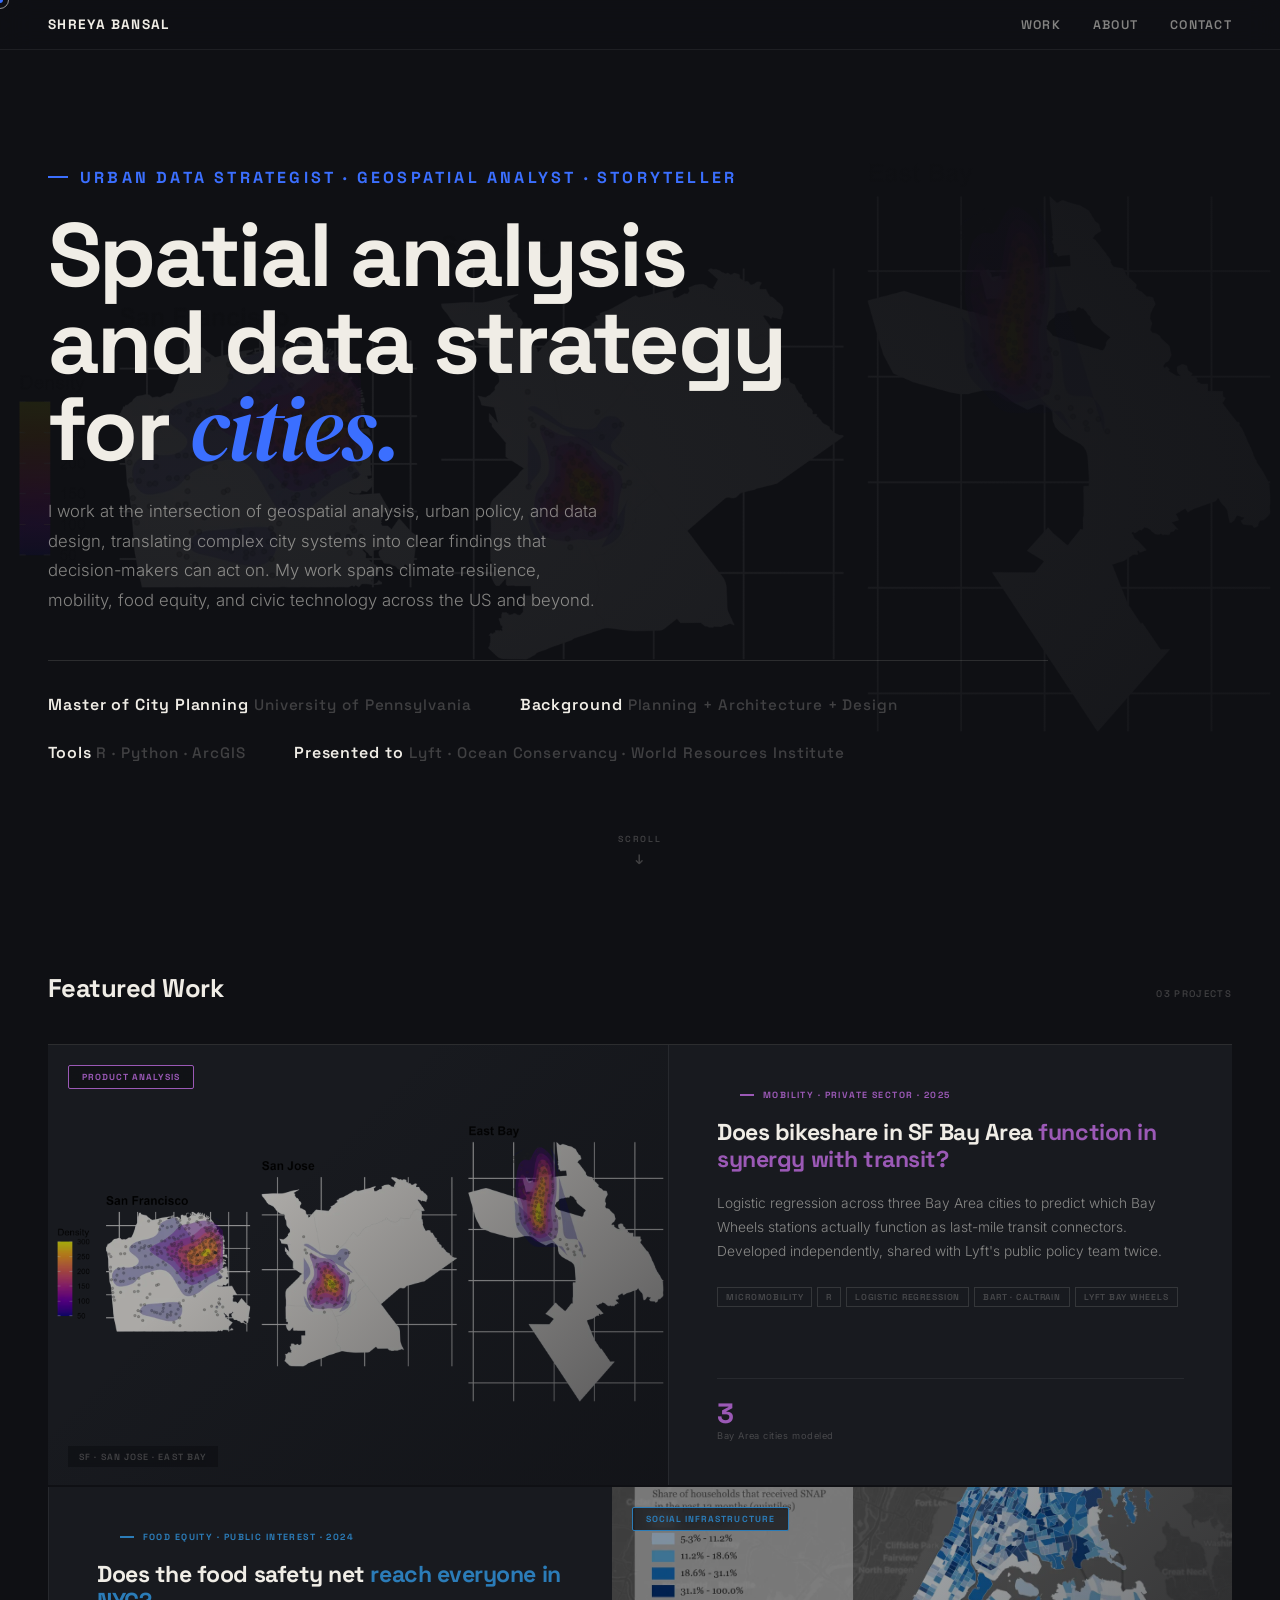
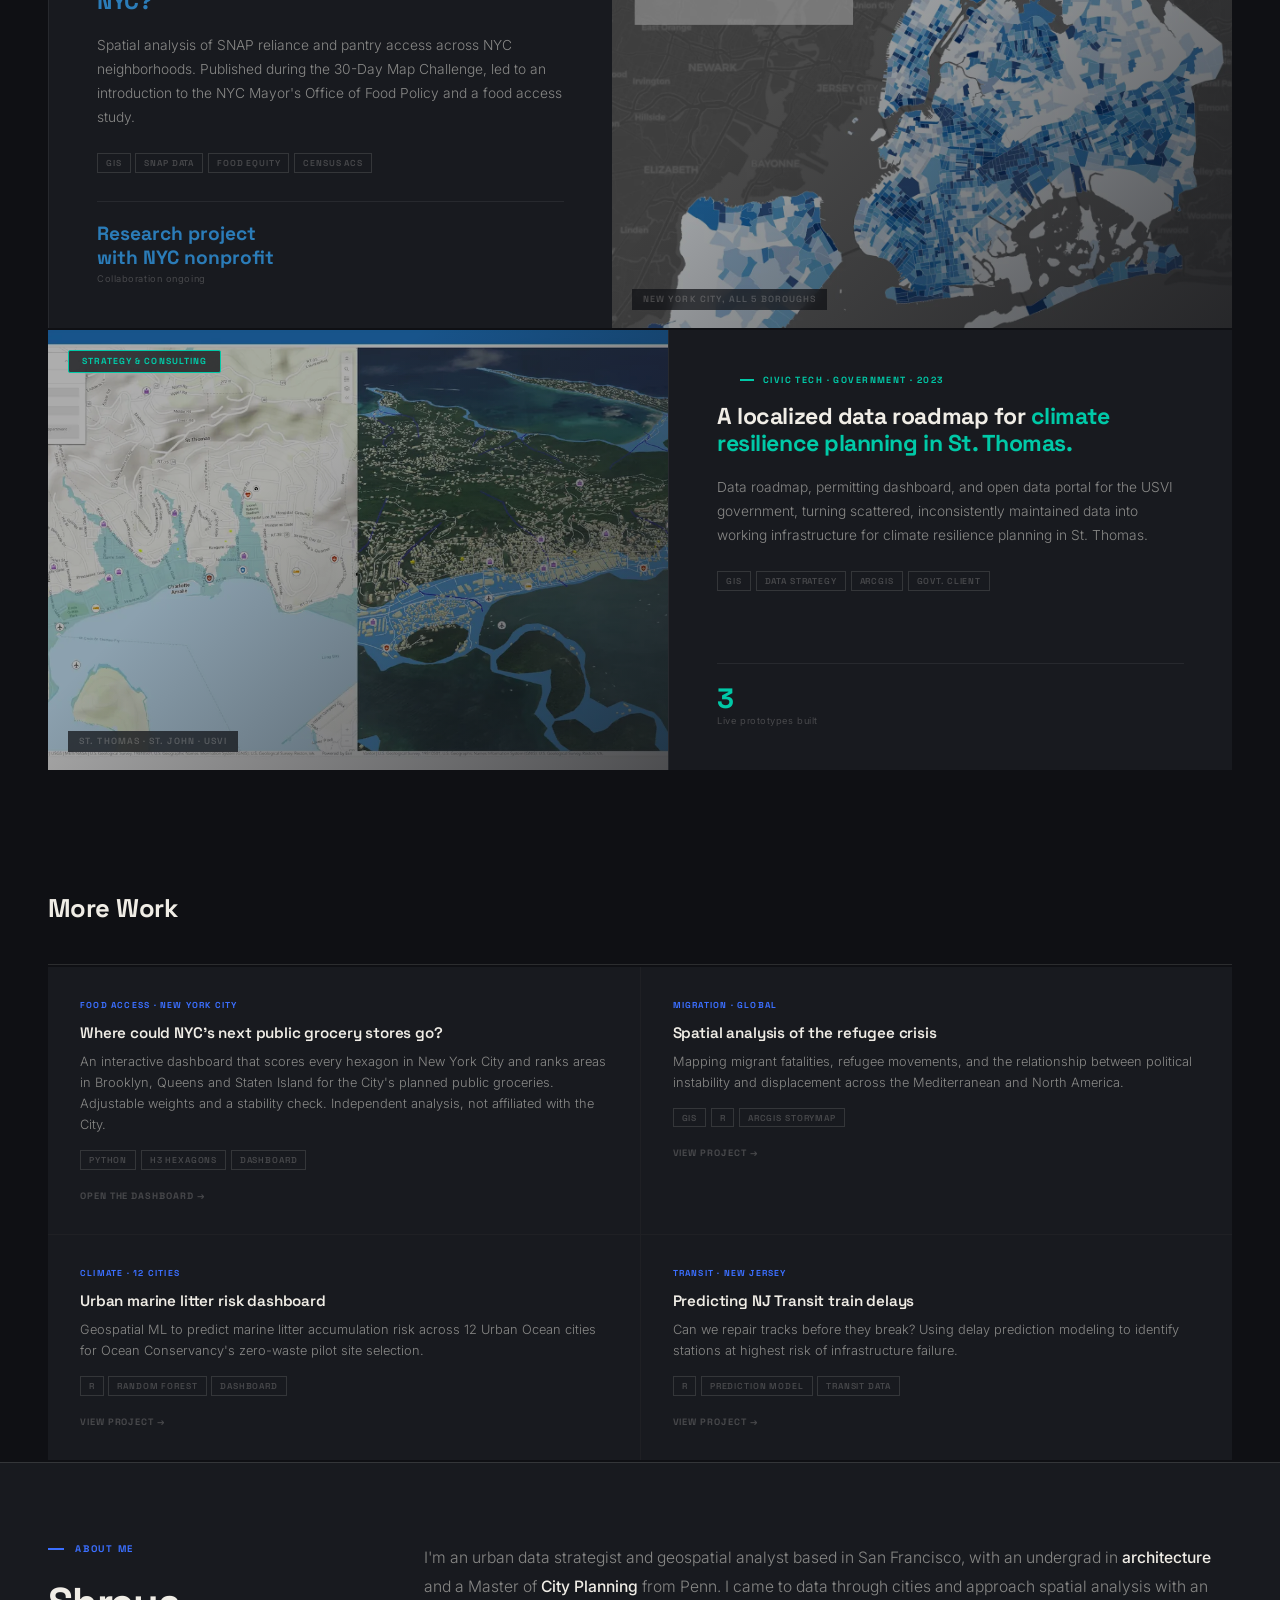
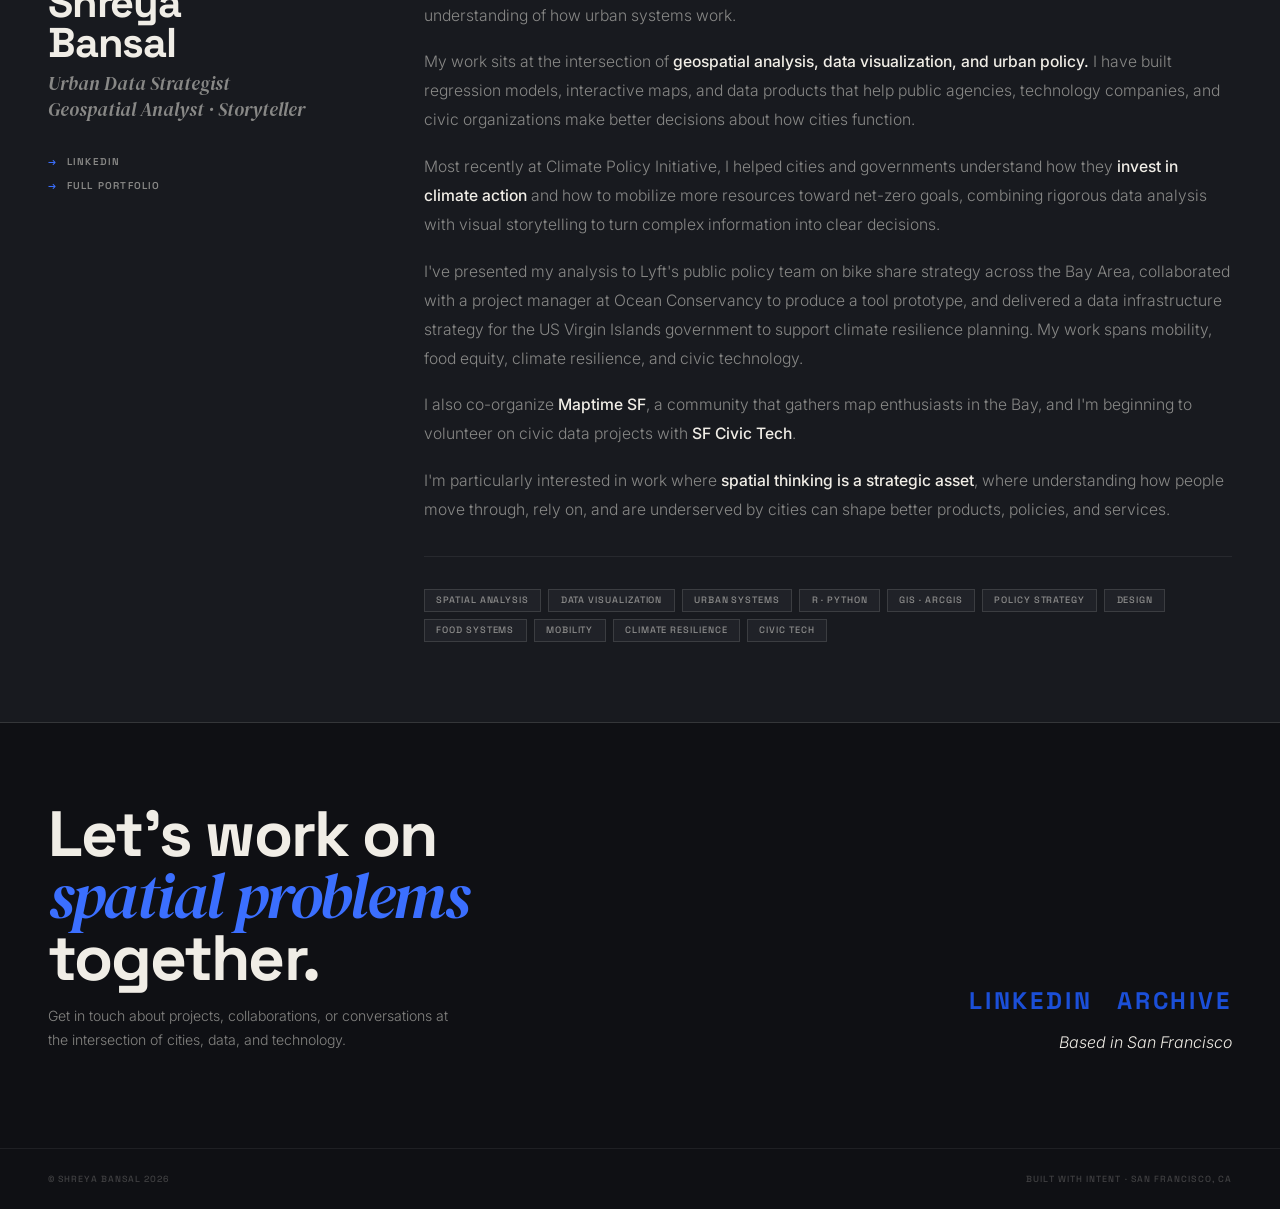
==== commit bca6b650: "Add public grocery siting dashboard New interactive dashboard under grocery-siting/, a card in More " ====
--- a/index.html
+++ b/index.html
@@ -263,7 +263,7 @@
     ══════════════════════════ */
     .archive-grid{
       display:grid;
-      grid-template-columns:repeat(3,1fr);
+      grid-template-columns:repeat(2,1fr);
       gap:1px;background:var(--rule);
       margin-bottom:2px;
     }
@@ -715,6 +715,16 @@
         <h2 class="sh-title">More Work</h2>
       </div>
       <div class="archive-grid">
+
+        <a class="arc-card" href="grocery-siting/" target="_blank" rel="noopener">
+          <div class="arc-tag">Food Access · New York City</div>
+          <div class="arc-title">Where could NYC's next public grocery stores go?</div>
+          <div class="arc-desc">An interactive dashboard that scores every hexagon in New York City and ranks areas in Brooklyn, Queens and Staten Island for the City's planned public groceries. Adjustable weights and a stability check. Independent analysis, not affiliated with the City.</div>
+          <div class="arc-chips">
+            <span class="chip">Python</span><span class="chip">H3 Hexagons</span><span class="chip">Dashboard</span>
+          </div>
+          <span class="arc-arrow">Open the dashboard →</span>
+        </a>
 
         <a class="arc-card" href="https://sherya21.github.io/Portfolio/projects/5_Migration/" target="_blank" rel="noopener">
           <div class="arc-tag">Migration · Global</div>
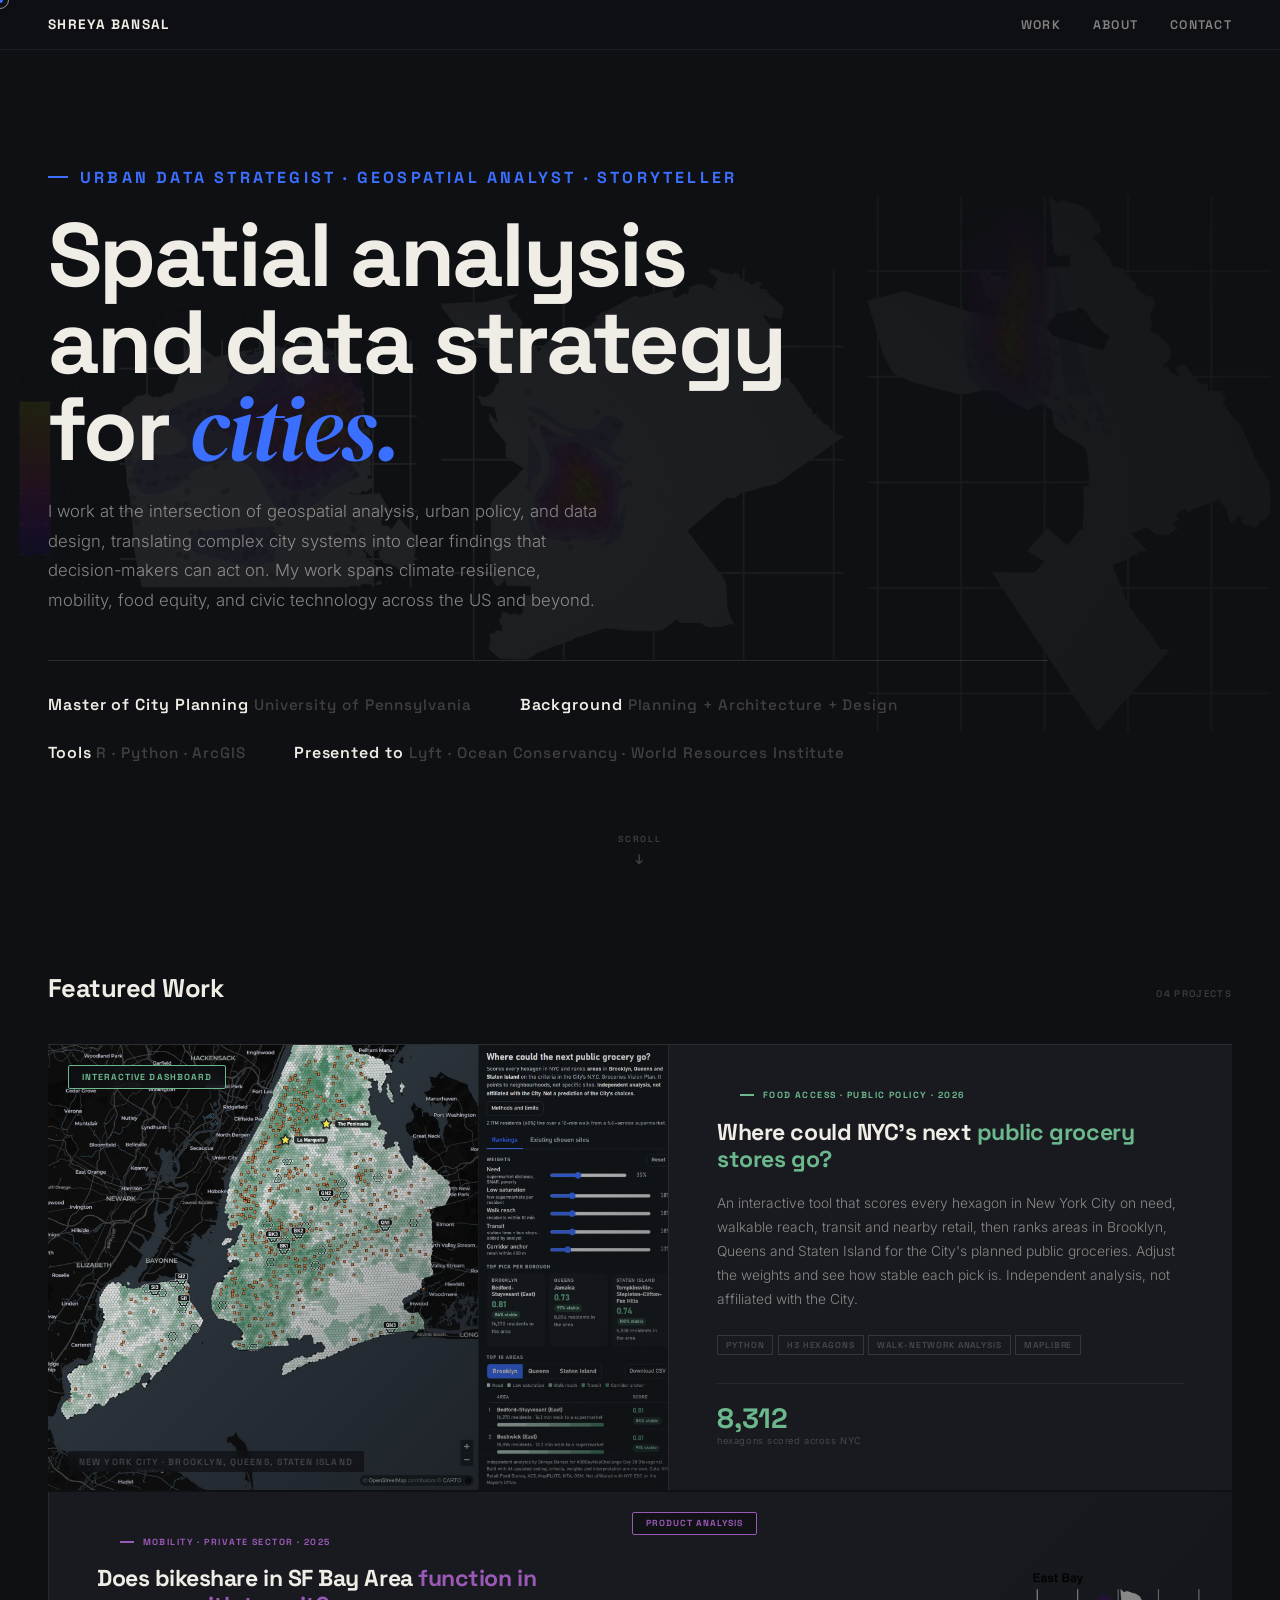
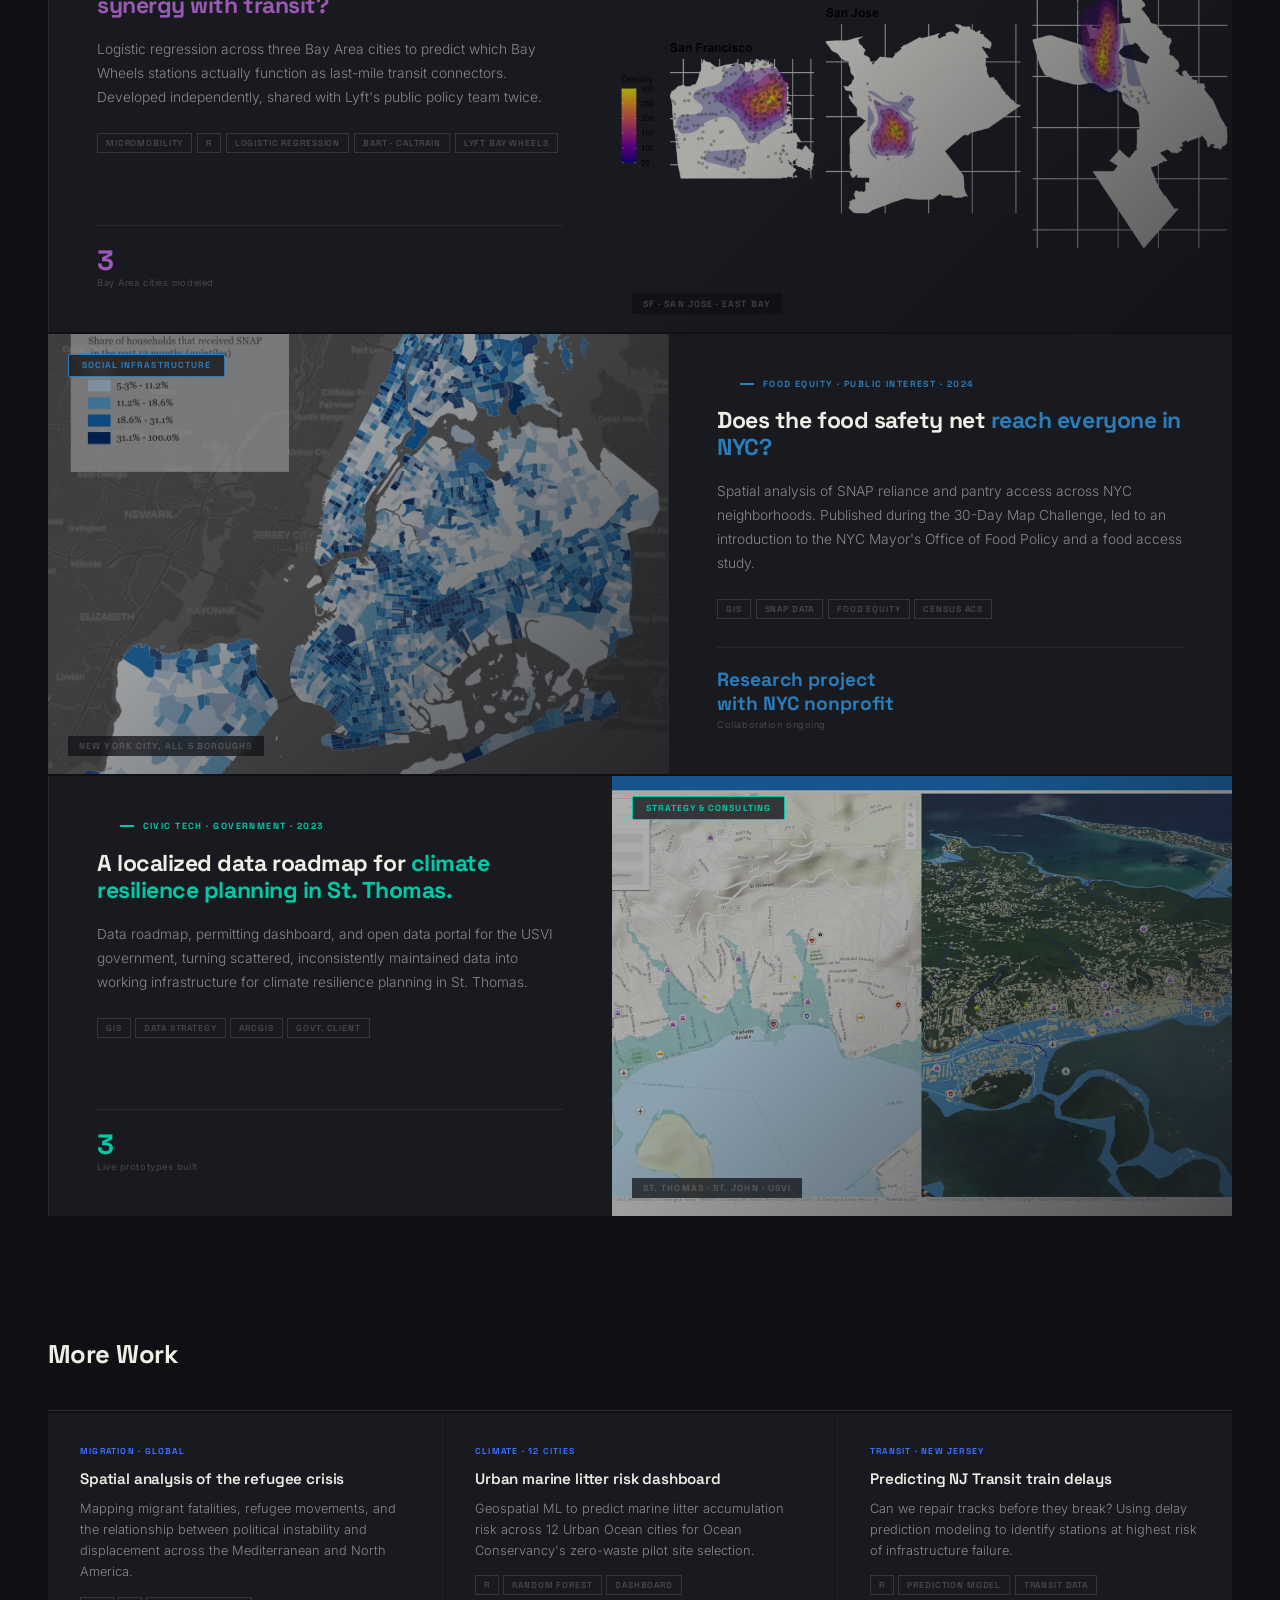
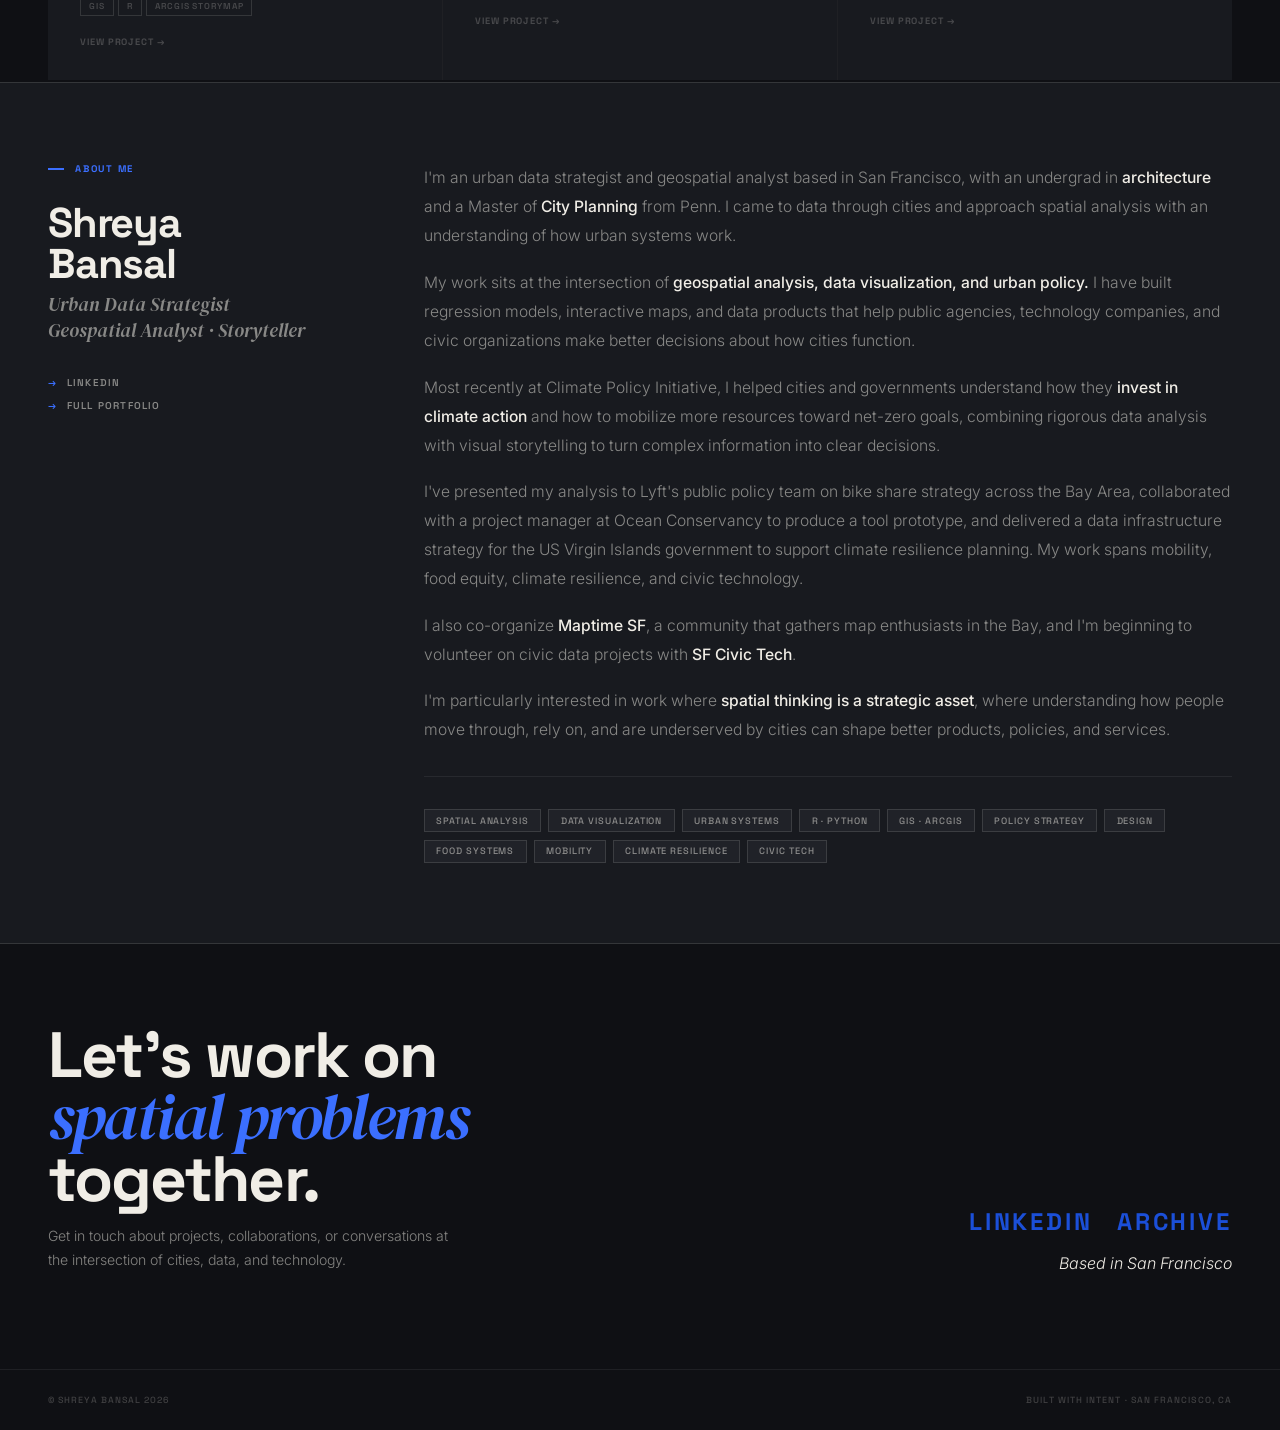
==== commit 2199f16c: "Feature the NYC public grocery dashboard first, with a screenshot New first Featured Work card (scre" ====
--- a/index.html
+++ b/index.html
@@ -263,7 +263,7 @@
     ══════════════════════════ */
     .archive-grid{
       display:grid;
-      grid-template-columns:repeat(2,1fr);
+      grid-template-columns:repeat(3,1fr);
       gap:1px;background:var(--rule);
       margin-bottom:2px;
     }
@@ -581,15 +581,54 @@
     <div class="wrap">
       <div class="section-hdr">
         <h2 class="sh-title">Featured Work</h2>
-        <span class="sh-count">03 projects</span>
+        <span class="sh-count">04 projects</span>
       </div>
     </div>
 
     <div class="wrap" style="padding-top:0;padding-bottom:0">
       <div class="projects">
 
+        <!-- NYC public grocery dashboard -->
+        <a class="pcard" href="grocery-siting/" target="_blank" rel="noopener">
+          <div class="pc-map">
+            <div class="pc-img" style="background-image:url('images/grocery_main.webp');filter:brightness(.95) saturate(1.05)"></div>
+            <div class="pc-overlay"></div>
+            <div class="pc-lens" style="color:#6cb88d;border:1px solid #6cb88d">
+              Interactive Dashboard
+            </div>
+            <div class="pc-maplabel">New York City · Brooklyn, Queens, Staten Island</div>
+          </div>
+          <div class="pc-content">
+            <div>
+              <p class="pc-tag" style="color:#6cb88d">
+                <span style="display:inline-block;width:14px;height:2px;background:#6cb88d"></span>
+                Food Access · Public Policy · 2026
+              </p>
+              <h3 class="pc-q">
+                Where could NYC's next <span style="color:#6cb88d">public grocery stores go?</span>
+              </h3>
+              <p class="pc-desc">
+                An interactive tool that scores every hexagon in New York City on need, walkable reach, transit and nearby retail, then ranks areas in Brooklyn, Queens and Staten Island for the City's planned public groceries. Adjust the weights and see how stable each pick is. Independent analysis, not affiliated with the City.
+              </p>
+              <div class="pc-chips">
+                <span class="chip">Python</span>
+                <span class="chip">H3 Hexagons</span>
+                <span class="chip">Walk-Network Analysis</span>
+                <span class="chip">MapLibre</span>
+              </div>
+            </div>
+            <div class="pc-bottom">
+              <div>
+                <div class="pc-stat-v" style="color:#6cb88d">8,312</div>
+                <div class="pc-stat-l">hexagons scored across NYC</div>
+              </div>
+              <div class="pc-cta" style="background:#519872">Open the dashboard →</div>
+            </div>
+          </div>
+        </a>
+
         <!-- Bay Wheels -->
-        <a class="pcard" href="baywheels.html">
+        <a class="pcard flip" href="baywheels.html">
           <div class="pc-map">
             <div class="pc-img" style="background-image:url('images/bw_main.webp')"></div>
             <div class="pc-overlay"></div>
@@ -629,7 +668,7 @@
         </a>
 
         <!-- NYC Food -->
-        <a class="pcard flip" href="nyc-food.html">
+        <a class="pcard" href="nyc-food.html">
           <div class="pc-map">
             <div class="pc-img" style="background-image:url('images/nyc_main.webp');filter:brightness(.65) saturate(1.2)"></div>
             <div class="pc-overlay"></div>
@@ -668,7 +707,7 @@
         </a>
 
         <!-- USVI -->
-        <a class="pcard" href="usvi.html">
+        <a class="pcard flip" href="usvi.html">
           <div class="pc-map" style="background:#0D1A2A">
             <div class="pc-img" style="background-image:url('images/usvi_main.webp')"></div>
             <div class="pc-overlay"></div>
@@ -715,16 +754,6 @@
         <h2 class="sh-title">More Work</h2>
       </div>
       <div class="archive-grid">
-
-        <a class="arc-card" href="grocery-siting/" target="_blank" rel="noopener">
-          <div class="arc-tag">Food Access · New York City</div>
-          <div class="arc-title">Where could NYC's next public grocery stores go?</div>
-          <div class="arc-desc">An interactive dashboard that scores every hexagon in New York City and ranks areas in Brooklyn, Queens and Staten Island for the City's planned public groceries. Adjustable weights and a stability check. Independent analysis, not affiliated with the City.</div>
-          <div class="arc-chips">
-            <span class="chip">Python</span><span class="chip">H3 Hexagons</span><span class="chip">Dashboard</span>
-          </div>
-          <span class="arc-arrow">Open the dashboard →</span>
-        </a>
 
         <a class="arc-card" href="https://sherya21.github.io/Portfolio/projects/5_Migration/" target="_blank" rel="noopener">
           <div class="arc-tag">Migration · Global</div>
